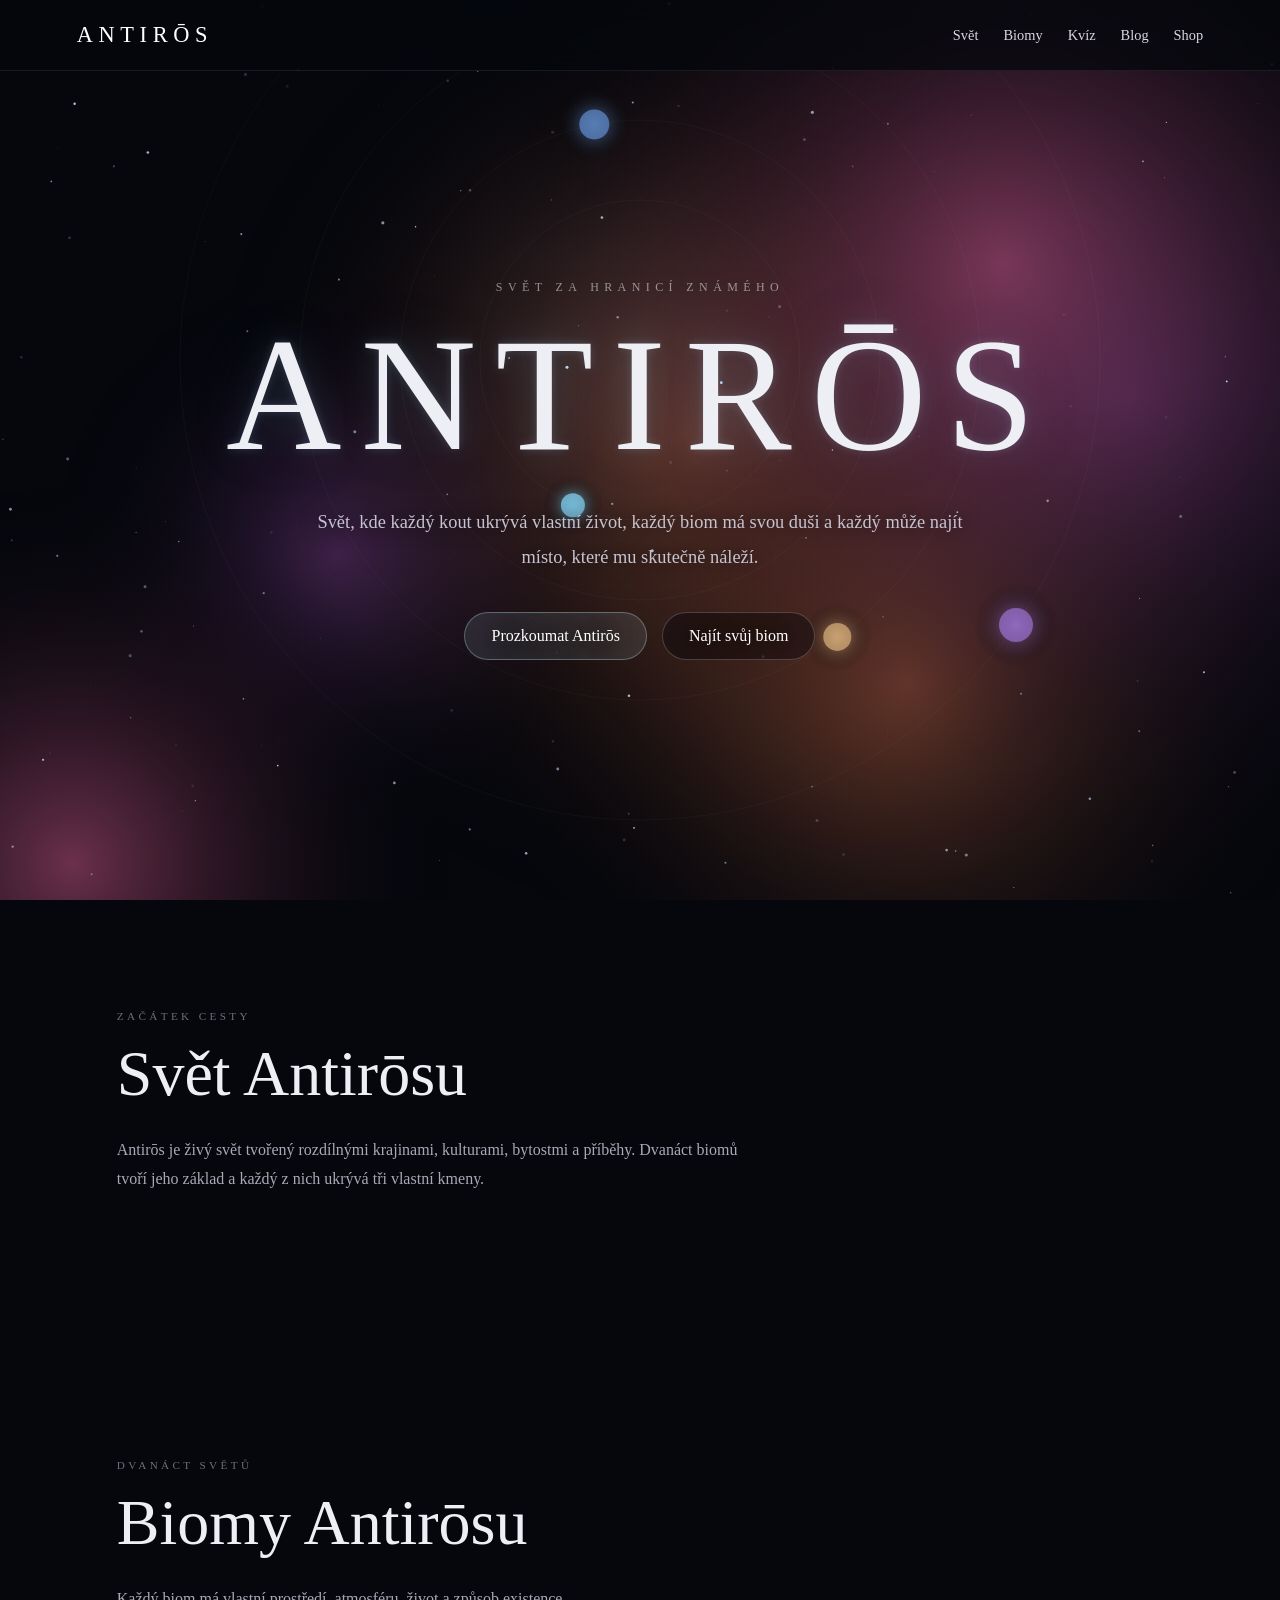
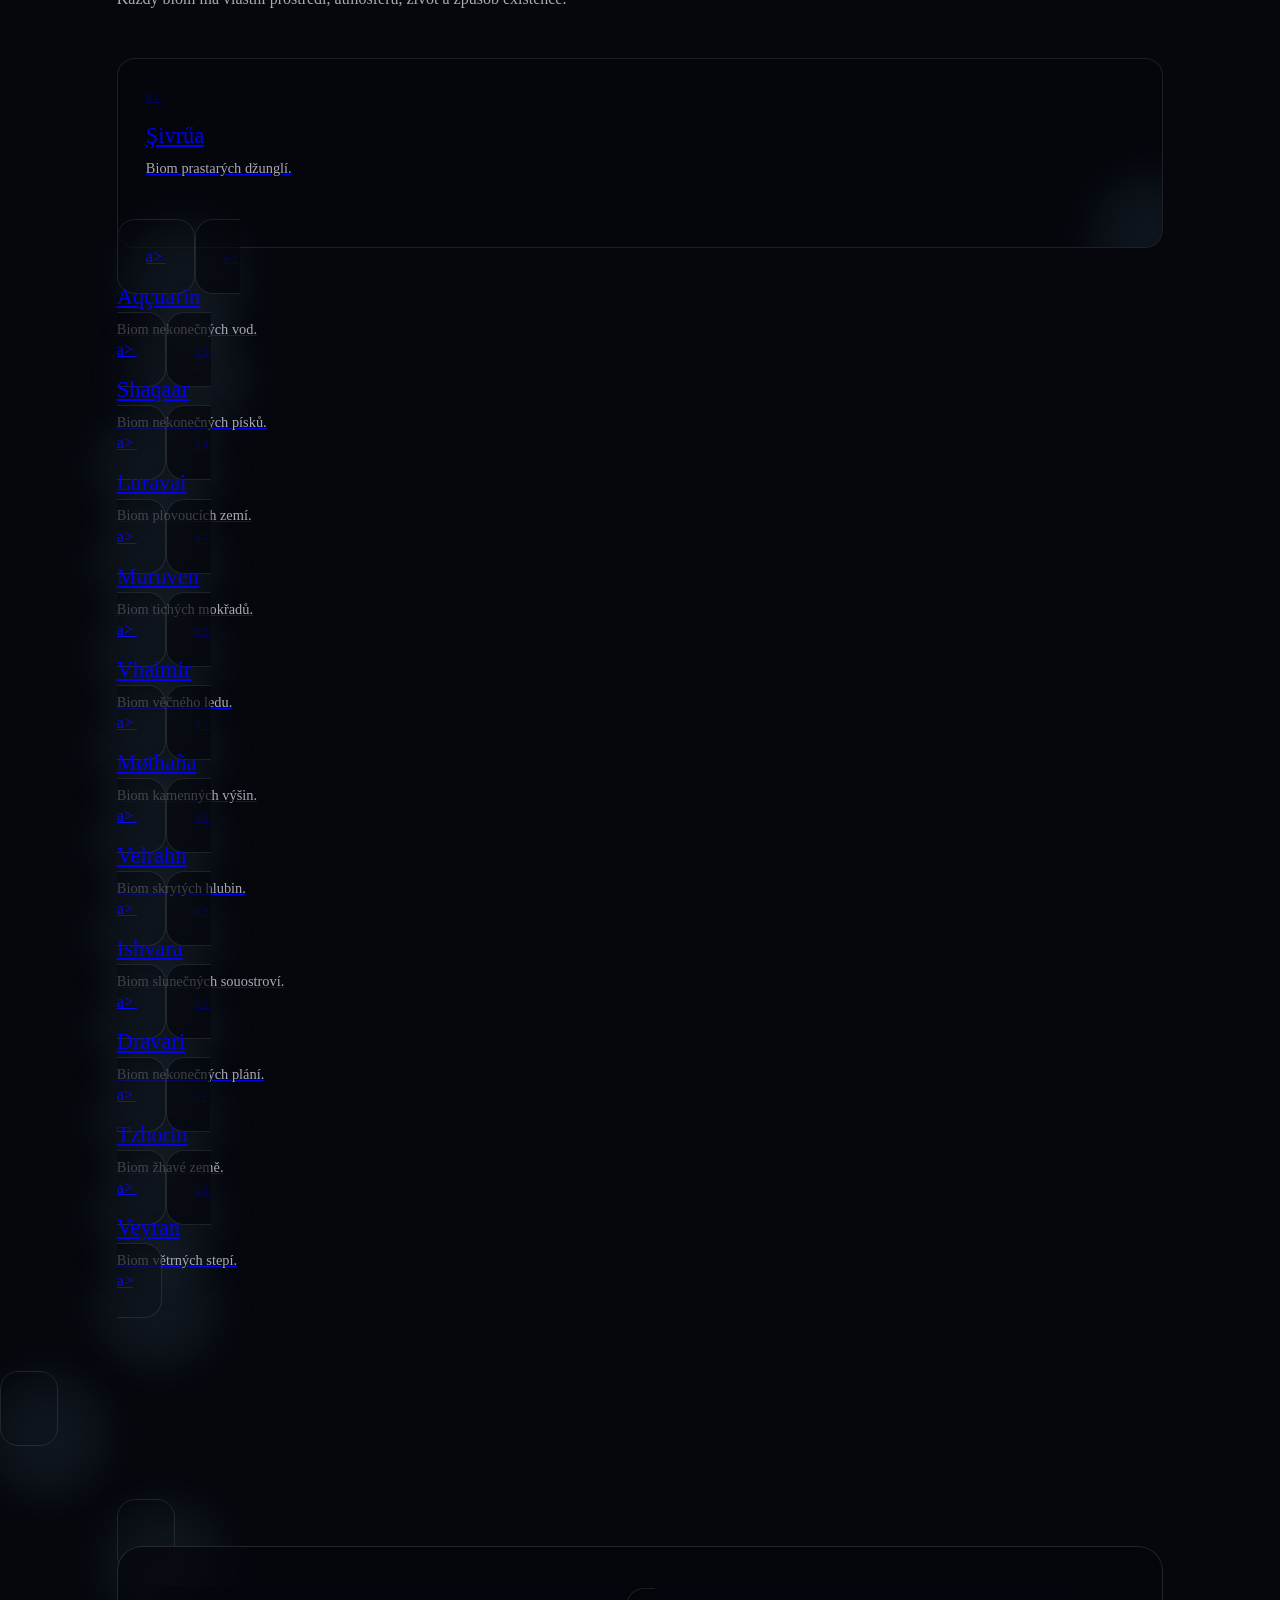
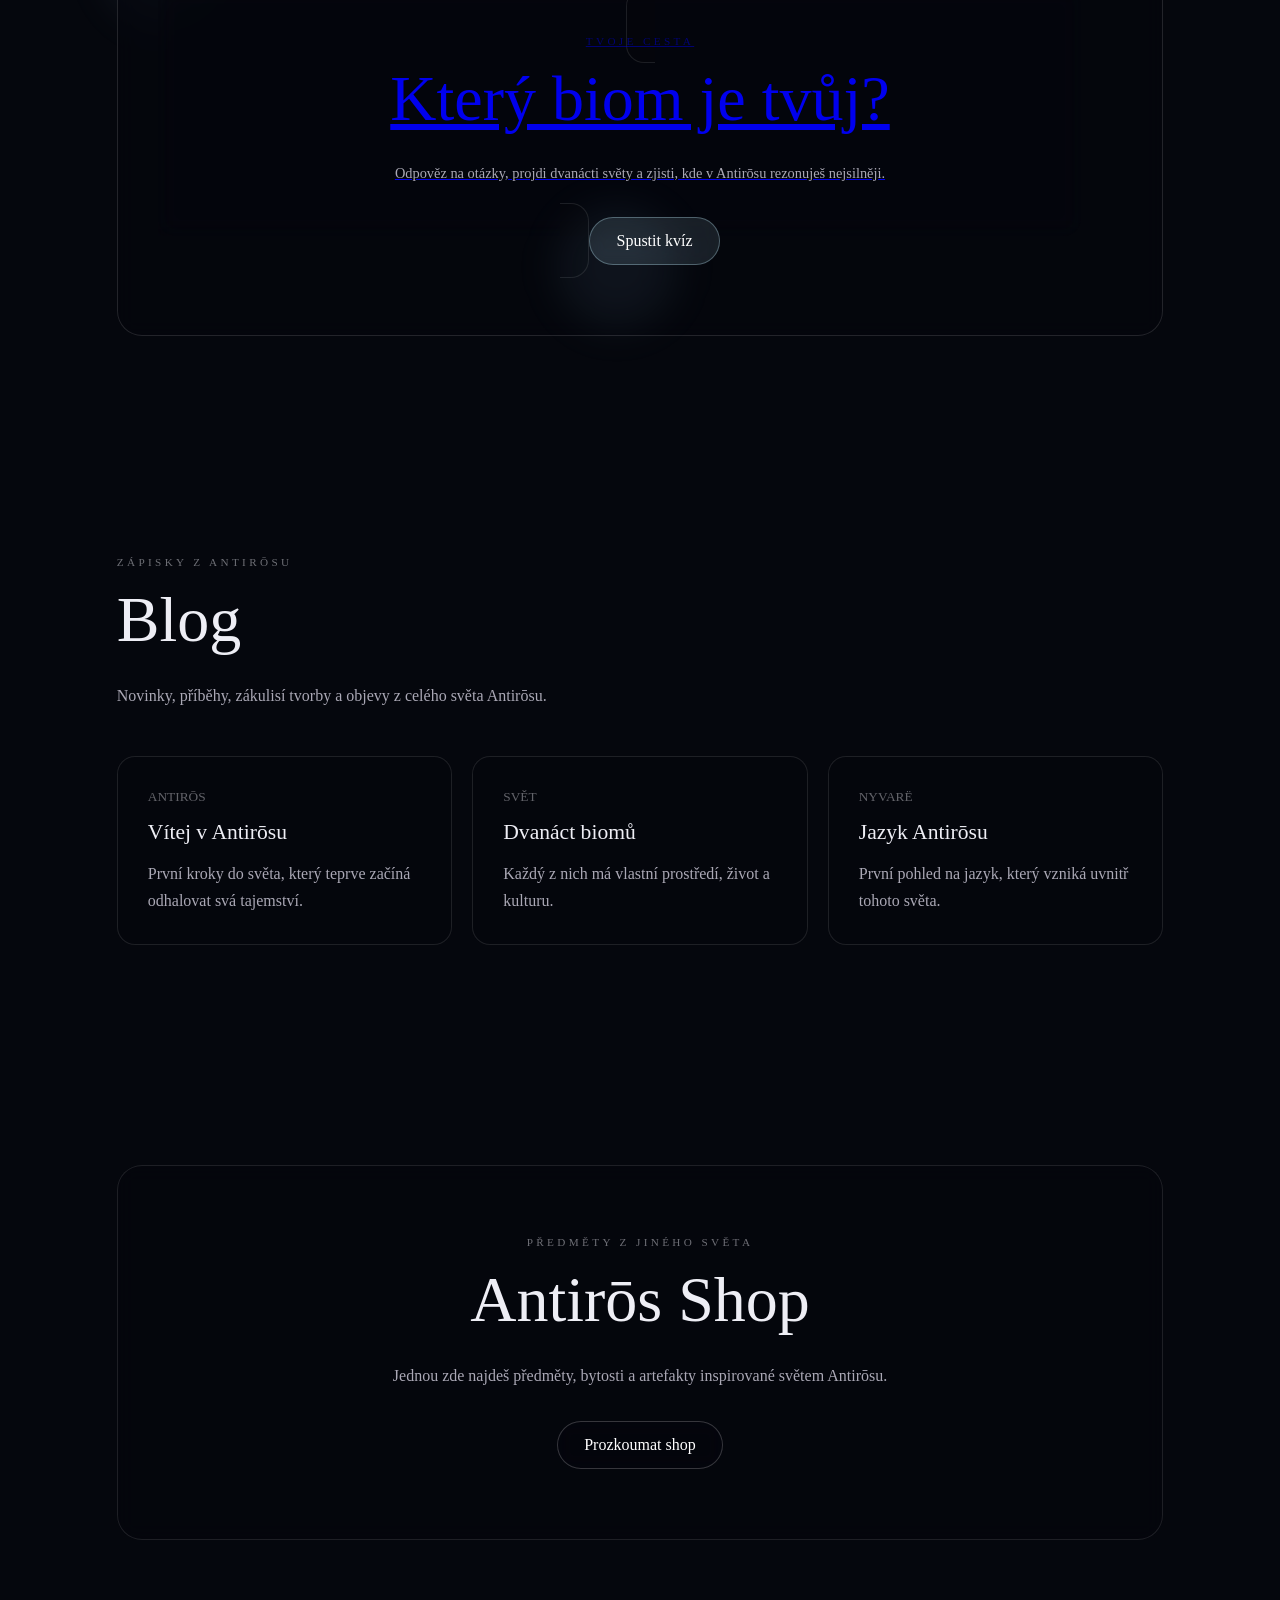
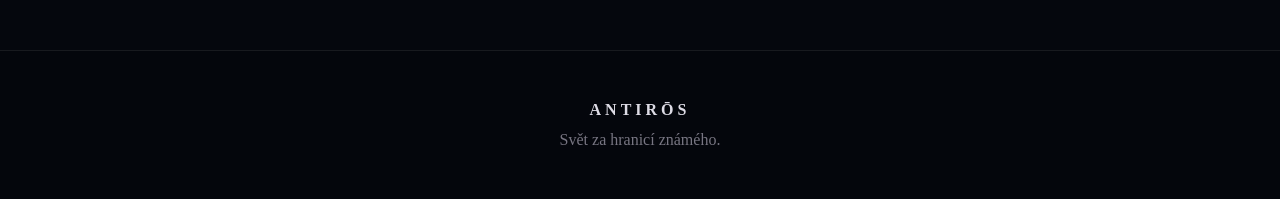
==== index.html @ c44466dc "Update index.html" ====
<!DOCTYPE html>
<html lang="cs">
<head>
    
    <meta charset="UTF-8">
    <meta name="viewport" content="width=device-width, initial-scale=1.0">
    <title>Antirōs — Svět za hranicí známého</title>
    <meta name="description" content="Antirōs — svět dvanácti biomů, třiceti šesti kmenů, bytostí a příběhů.">
    <style>
        * {
            margin: 0;
            padding: 0;
            box-sizing: border-box;
        }

        html {
            scroll-behavior: smooth;
        }

        body {
            background: #05070d;
            color: #eeeef5;
            font-family: Georgia, "Times New Roman", serif;
            overflow-x: hidden;
            position: relative;
        }

        /* Vesmírné plátno na pozadí */
        #space-canvas {
            position: fixed;
            top: 0;
            left: 0;
            width: 100vw;
            height: 100vh;
            pointer-events: none;
            z-index: -1;
        }

        /* Navigace */
        nav {
            position: fixed;
            top: 0;
            left: 0;
            width: 100%;
            padding: 22px 6%;
            display: flex;
            justify-content: space-between;
            align-items: center;
            background: rgba(5,7,13,0.75);
            backdrop-filter: blur(14px);
            border-bottom: 1px solid rgba(255,255,255,0.08);
            z-index: 1000;
        }

        .nav-logo {
            color: #ffffff;
            text-decoration: none;
            font-size: 1.4rem;
            letter-spacing: 0.25em;
        }

        .nav-links {
            display: flex;
            gap: 25px;
            list-style: none;
        }

        .nav-links a {
            color: #d9d7e3;
            text-decoration: none;
            font-size: 0.9rem;
            transition: 0.3s;
        }

        .nav-links a:hover {
            color: #ffffff;
            text-shadow: 0 0 15px rgba(180,220,255,0.5);
        }

        /* Hero sekce */
        .hero {
            min-height: 100vh;
            display: flex;
            justify-content: center;
            align-items: center;
            text-align: center;
            padding: 120px 25px 80px;
            position: relative;
        }

        .hero-content {
            max-width: 900px;
            text-shadow: 0 0 20px rgba(5,7,13,0.9);
        }

        .eyebrow {
            text-transform: uppercase;
            letter-spacing: 0.45em;
            font-size: 0.75rem;
            opacity: 0.55;
            margin-bottom: 28px;
        }

        .hero h1 {
            font-size: clamp(4rem, 14vw, 10rem);
            font-weight: normal;
            letter-spacing: 0.12em;
            line-height: 0.9;
            text-shadow:
                0 0 10px rgba(180,220,255,0.18),
                0 0 35px rgba(130,190,210,0.18),
                0 0 80px rgba(100,150,210,0.12);
        }

        .hero-description {
            max-width: 650px;
            margin: 38px auto;
            font-size: 1.15rem;
            line-height: 1.9;
            color: #c5c3cf;
        }

        .hero-buttons {
            display: flex;
            justify-content: center;
            gap: 15px;
            flex-wrap: wrap;
        }

        .button {
            display: inline-block;
            padding: 14px 26px;
            border: 1px solid rgba(255,255,255,0.2);
            border-radius: 50px;
            color: #ffffff;
            text-decoration: none;
            transition: 0.3s;
            backdrop-filter: blur(8px);
            background: rgba(5,7,13,0.4);
        }

        .button:hover {
            background: rgba(255,255,255,0.08);
            border-color: rgba(180,220,255,0.4);
            transform: translateY(-3px);
            box-shadow: 0 8px 30px rgba(0,0,0,0.3);
        }

        .button.primary {
            background: rgba(180,220,235,0.12);
            border-color: rgba(180,220,235,0.35);
        }

        /* Sekce */
        section {
            max-width: 1200px;
            margin: auto;
            padding: 110px 6%;
            position: relative;
            z-index: 2;
        }

        .section-label {
            text-transform: uppercase;
            letter-spacing: 0.3em;
            font-size: 0.7rem;
            opacity: 0.45;
            margin-bottom: 15px;
        }

        h2 {
            font-size: clamp(2.3rem, 5vw, 4rem);
            font-weight: normal;
            margin-bottom: 25px;
        }

        .section-intro {
            max-width: 650px;
            color: #aaa8b5;
            line-height: 1.8;
            margin-bottom: 45px;
        }

        /* Biomy */
        .biomes {
            display: grid;
            grid-template-columns: repeat(auto-fit, minmax(230px, 1fr));
            gap: 18px;
        }

        .biome {
            min-height: 190px;
            padding: 28px;
            border: 1px solid rgba(255,255,255,0.1);
            border-radius: 18px;
            background: rgba(5,7,13,0.65);
            backdrop-filter: blur(10px);
            transition: 0.35s;
            position: relative;
            overflow: hidden;
        }

        .biome::before {
            content: "";
            position: absolute;
            width: 120px;
            height: 120px;
            right: -50px;
            bottom: -50px;
            border-radius: 50%;
            background: rgba(140,190,210,0.08);
            filter: blur(20px);
            transition: 0.4s;
        }

        .biome:hover {
            transform: translateY(-7px);
            border-color: rgba(180,220,255,0.3);
            background: rgba(15,20,35,0.8);
            box-shadow: 0 15px 40px rgba(0,0,0,0.4), 0 0 25px rgba(130,190,210,0.05);
        }

        .biome-number {
            font-size: 0.7rem;
            letter-spacing: 0.2em;
            opacity: 0.35;
        }

        .biome h3 {
            margin: 18px 0 8px;
            font-size: 1.4rem;
            font-weight: normal;
        }

        .biome p {
            color: #aaa8b5;
            font-size: 0.9rem;
            line-height: 1.6;
        }

        /* Kvíz box */
        .quiz-box {
            padding: 70px 40px;
            border: 1px solid rgba(255,255,255,0.12);
            border-radius: 25px;
            background: rgba(5,7,13,0.7);
            backdrop-filter: blur(10px);
            text-align: center;
        }

        .quiz-box p {
            max-width: 600px;
            margin: 0 auto 30px;
            color: #aaa8b5;
            line-height: 1.8;
        }

        /* Blog */
        .blog-grid {
            display: grid;
            grid-template-columns: repeat(auto-fit, minmax(260px, 1fr));
            gap: 20px;
        }

        .article {
            padding: 30px;
            border: 1px solid rgba(255,255,255,0.1);
            border-radius: 18px;
            background: rgba(5,7,13,0.65);
            backdrop-filter: blur(10px);
            transition: 0.3s;
        }

        .article:hover {
            transform: translateY(-5px);
            border-color: rgba(255,255,255,0.22);
        }

        .article small {
            opacity: 0.4;
        }

        .article h3 {
            margin: 15px 0;
            font-size: 1.35rem;
            font-weight: normal;
        }

        .article p {
            color: #aaa8b5;
            line-height: 1.7;
        }

        /* Shop */
        .shop-box {
            text-align: center;
            padding: 70px 30px;
            border-radius: 25px;
            border: 1px solid rgba(255,255,255,0.1);
            background: rgba(5,7,13,0.7);
            backdrop-filter: blur(10px);
        }

        /* Footer */
        footer {
            border-top: 1px solid rgba(255,255,255,0.08);
            padding: 50px 6%;
            text-align: center;
            color: #777582;
            position: relative;
            z-index: 2;
            background: rgba(5,7,13,0.9);
        }

        footer strong {
            display: block;
            color: #dddbe5;
            letter-spacing: 0.25em;
            margin-bottom: 12px;
        }

        @media (max-width: 700px) {
            nav { padding: 18px 20px; }
            .nav-links { display: none; }
            section { padding: 80px 20px; }
            .hero h1 { font-size: 4rem; }
            .hero-description { font-size: 1rem; }
            .quiz-box { padding: 45px 20px; }
        }
    </style>
</head>

<body>

<canvas id="space-canvas"></canvas>

<!-- Navigace -->
<nav>
    <a href="#" class="nav-logo">ANTIRŌS</a>
    <ul class="nav-links">
        <li><a href="svet.html">Svět</a></li>
        <li><a href="biomy.html">Biomy</a></li>
        <li><a href="kviz.html">Kvíz</a></li>
        <li><a href="blog.html">Blog</a></li>
        <li><a href="shop.html">Shop</a></li>
    </ul>
</nav>

<!-- Hero -->
<header class="hero">
    <div class="hero-content">
        <div class="eyebrow">Svět za hranicí známého</div>
        <h1>ANTIRŌS</h1>
        <p class="hero-description">
            Svět, kde každý kout ukrývá vlastní život,
            každý biom má svou duši a každý může najít
            místo, které mu skutečně náleží.
        </p>
        <div class="hero-buttons">
            <a href="#svet" class="button primary">Prozkoumat Antirōs</a>
            <a href="#kviz" class="button">Najít svůj biom</a>
        </div>
    </div>
</header>

<!-- Svět -->
<section id="svet">
    <div class="section-label">Začátek cesty</div>
    <h2>Svět Antirōsu</h2>
    <p class="section-intro">
        Antirōs je živý svět tvořený rozdílnými krajinami,
        kulturami, bytostmi a příběhy.
        Dvanáct biomů tvoří jeho základ
        a každý z nich ukrývá tři vlastní kmeny.
    </p>
</section>

<!-- Biomy -->
<section id="biomy">
    <div class="section-label">Dvanáct světů</div>
    <h2>Biomy Antirōsu</h2>
    <p class="section-intro">Každý biom má vlastní prostředí, atmosféru, život a způsob existence.</p>

    <div class="biomes">
        <a href="sivrua.html"<div class="biome"><span class="biome-number">01</span><h3>Şivrűa</h3><p>Biom prastarých džunglí.</p></div>a>
        <a href="aqcuarin.html"<div class="biome"><span class="biome-number">02</span><h3>Aqçuarïn</h3><p>Biom nekonečných vod.</p></div>a>
        <a href="shaqaar.html"<div class="biome"><span class="biome-number">03</span><h3>Shaqaar</h3><p>Biom nekonečných písků.</p></div>a>
        <a href="luravai.html"<div class="biome"><span class="biome-number">04</span><h3>Luravai</h3><p>Biom plovoucích zemí.</p></div>a>
        <a href="muruven.html"<div class="biome"><span class="biome-number">05</span><h3>Muruven</h3><p>Biom tichých mokřadů.</p></div>a>
        <a href=vhalmir.html"<div class="biome"><span class="biome-number">06</span><h3>Vhalmir</h3><p>Biom věčného ledu.</p></div>a>
        <a href=mothana.html"<div class="biome"><span class="biome-number">07</span><h3>Møthaña</h3><p>Biom kamenných výšin.</p></div>a>
        <a href="velrahn.html"<div class="biome"><span class="biome-number">08</span><h3>Velrahn</h3><p>Biom skrytých hlubin.</p></div>a>
        <a href="ishvara.html"<div class="biome"><span class="biome-number">09</span><h3>Ishvara</h3><p>Biom slunečných souostroví.</p></div>a>
        <a href="dravari.html"<div class="biome"><span class="biome-number">10</span><h3>Dravari</h3><p>Biom nekonečných plání.</p></div>a>
        <a href="tzhorin.html"<div class="biome"><span class="biome-number">11</span><h3>Tzhorin</h3><p>Biom žhavé země.</p></div>a>
        <a href="veyran.html"<div class="biome"><span class="biome-number">12</span><h3>Veyran</h3><p>Biom větrných stepí.</p></div>a>
    </div>
</section>

<!-- Kvíz -->
<section id="kviz">
    <div class="quiz-box">
        <div class="section-label">Tvoje cesta</div>
        <h2>Který biom je tvůj?</h2>
        <p>Odpověz na otázky, projdi dvanácti světy a zjisti, kde v Antirōsu rezonuješ nejsilněji.</p>
        <a href="#" class="button primary">Spustit kvíz</a>
    </div>
</section>

<!-- Blog -->
<section id="blog">
    <div class="section-label">Zápisky z Antirōsu</div>
    <h2>Blog</h2>
    <p class="section-intro">Novinky, příběhy, zákulisí tvorby a objevy z celého světa Antirōsu.</p>

    <div class="blog-grid">
        <article class="article"><small>ANTIRŌS</small><h3>Vítej v Antirōsu</h3><p>První kroky do světa, který teprve začíná odhalovat svá tajemství.</p></article>
        <article class="article"><small>SVĚT</small><h3>Dvanáct biomů</h3><p>Každý z nich má vlastní prostředí, život a kulturu.</p></article>
        <article class="article"><small>NYVARË</small><h3>Jazyk Antirōsu</h3><p>První pohled na jazyk, který vzniká uvnitř tohoto světa.</p></article>
    </div>
</section>

<!-- Shop -->
<section id="shop">
    <div class="shop-box">
        <div class="section-label">Předměty z jiného světa</div>
        <h2>Antirōs Shop</h2>
        <p class="section-intro" style="margin: 0 auto 30px;">Jednou zde najdeš předměty, bytosti a artefakty inspirované světem Antirōsu.</p>
        <a href="#" class="button">Prozkoumat shop</a>
    </div>
</section>

<!-- Footer -->
<footer>
    <strong>ANTIRŌS</strong>
    <p>Svět za hranicí známého.</p>
</footer>

<!-- Vesmírný skript s galaxií, mlhovinami, planetami a meteory -->
<script>
    const canvas = document.getElementById('space-canvas');
    const ctx = canvas.getContext('2d');

    let width, height;
    let stars = [];
    let nebulae = [];
    let planets = [];
    let shootingStars = [];

    function resize() {
        width = canvas.width = window.innerWidth;
        height = canvas.height = window.innerHeight;
    }
    window.addEventListener('resize', resize);
    resize();

    // Třída pro mlhoviny pozadí
    class Nebula {
        constructor() {
            this.x = Math.random() * width;
            this.y = Math.random() * height;
            this.radius = Math.random() * 350 + 200;
            const colors = [
                'rgba(210, 90, 140, 0.50)',
                'rgba(140, 70, 160, 0.40)',
                'rgba(230, 120, 80, 0.45)',
                'rgba(90, 130, 190, 0.55)'
            ];
            this.color = colors[Math.floor(Math.random() * colors.length)];
            this.vx = (Math.random() - 0.5) * 0.04;
            this.vy = (Math.random() - 0.5) * 0.04;
        }

        update() {
            this.x += this.vx;
            this.y += this.vy;
            if (this.x < -this.radius) this.x = width + this.radius;
            if (this.x > width + this.radius) this.x = -this.radius;
            if (this.y < -this.radius) this.y = height + this.radius;
            if (this.y > height + this.radius) this.y = -this.radius;
        }

        draw() {
            const gradient = ctx.createRadialGradient(this.x, this.y, 0, this.x, this.y, this.radius);
            gradient.addColorStop(0, this.color);
            gradient.addColorStop(1, 'transparent');
            ctx.fillStyle = gradient;
            ctx.beginPath();
            ctx.arc(this.x, this.y, this.radius, 0, Math.PI * 2);
            ctx.fill();
        }
    }

    // Hvězdy
    class Star {
        constructor() {
            this.x = Math.random() * width;
            this.y = Math.random() * height;
            this.size = Math.random() * 1.6;
            this.pulseSpeed = Math.random() * 0.02 + 0.005;
            this.pulsePhase = Math.random() * Math.PI * 2;
            this.baseAlpha = Math.random() * 0.5 + 0.2;
        }

        update() {
            this.pulsePhase += this.pulseSpeed;
            this.alpha = this.baseAlpha + Math.sin(this.pulsePhase) * 0.3;
            if (this.alpha < 0.1) this.alpha = 0.1;
            if (this.alpha > 1) this.alpha = 1;
        }

        draw() {
            ctx.fillStyle = `rgba(200, 225, 255, ${this.alpha})`;
            ctx.beginPath();
            ctx.arc(this.x, this.y, this.size, 0, Math.PI * 2);
            ctx.fill();
        }
    }

    // Planety obíhající galaxii Antirōsu
    class Planet {
        constructor(orbitRadius, size, color, speed, name) {
            this.orbitRadius = orbitRadius;
            this.size = size;
            this.color = color;
            this.speed = speed;
            this.angle = Math.random() * Math.PI * 2;
            this.name = name;
        }

        update() {
            this.angle += this.speed;
        }

        draw(centerX, centerY) {
            const x = centerX + Math.cos(this.angle) * this.orbitRadius;
            const y = centerY + Math.sin(this.angle) * this.orbitRadius;

            // Kreslení oběžné dráhy
            ctx.strokeStyle = 'rgba(255, 255, 255, 0.03)';
            ctx.lineWidth = 1;
            ctx.beginPath();
            ctx.arc(centerX, centerY, this.orbitRadius, 0, Math.PI * 2);
            ctx.stroke();

            // Záře/atmosféra kolem planety
            const glow = ctx.createRadialGradient(x, y, 0, x, y, this.size * 2.5);
            glow.addColorStop(0, this.color);
            glow.addColorStop(1, 'transparent');
            ctx.fillStyle = glow;
            ctx.beginPath();
            ctx.arc(x, y, this.size * 2.5, 0, Math.PI * 2);
            ctx.fill();

            // Vlastní těleso planety
            ctx.fillStyle = this.color;
            ctx.beginPath();
            ctx.arc(x, y, this.size, 0, Math.PI * 2);
            ctx.fill();
        }
    }

    // Meteory
    class ShootingStar {
        constructor() {
            this.reset();
        }

        reset() {
            this.x = Math.random() * width;
            this.y = 0;
            this.len = Math.random() * 80 + 40;
            this.speed = Math.random() * 8 + 6;
            this.angle = Math.PI / 4;
            this.opacity = 1;
            this.active = false;
            this.delay = Math.floor(Math.random() * 300) + 100;
        }

        update() {
            if (this.delay > 0) {
                this.delay--;
                return;
            }
            this.active = true;
            this.x += Math.cos(this.angle) * this.speed;
            this.y += Math.sin(this.angle) * this.speed;
            this.opacity -= 0.015;

            if (this.opacity <= 0 || this.y > height || this.x > width) {
                this.reset();
            }
        }

        draw() {
            if (!this.active || this.delay > 0) return;
            ctx.strokeStyle = `rgba(180, 220, 255, ${this.opacity})`;
            ctx.lineWidth = 1.5;
            ctx.beginPath();
            ctx.moveTo(this.x, this.y);
            ctx.lineTo(this.x - Math.cos(this.angle) * this.len, this.y - Math.sin(this.angle) * this.len);
            ctx.stroke();
        }
    }

    function initSpace() {
        stars = [];
        nebulae = [];
        planets = [];
        shootingStars = [];

        for (let i = 0; i < 180; i++) stars.push(new Star());
        for (let i = 0; i < 6; i++) nebulae.push(new Nebula());
        for (let i = 0; i < 3; i++) shootingStars.push(new ShootingStar());

        // Planety obíhající galaxii Antirōsu
        planets.push(new Planet(160, 12, 'rgba(120, 190, 220, 0.85)', 0.003, 'Şivrűa Prime'));
        planets.push(new Planet(240, 15, 'rgba(90, 130, 190, 0.8)', 0.0022, 'Thalor Orbit'));
        planets.push(new Planet(340, 14, 'rgba(210, 170, 120, 0.75)', 0.0016, 'Shaqaar Minor'));
        planets.push(new Planet(460, 17, 'rgba(150, 110, 200, 0.75)', 0.001, 'Veyran Outer'));
    }

    function animate() {
        ctx.clearRect(0, 0, width, height);

        // Střed galaxie Antirōsu
        const galaxyCenterX = width / 2;
        const galaxyCenterY = height / 2.5;

        // Jádro galaxie
        const coreGradient = ctx.createRadialGradient(galaxyCenterX, galaxyCenterY, 0, galaxyCenterX, galaxyCenterY, 300);
        coreGradient.addColorStop(0, 'rgba(130, 190, 230, 0.12)');
        coreGradient.addColorStop(0.5, 'rgba(90, 120, 180, 0.05)');
        coreGradient.addColorStop(1, 'transparent');
        ctx.fillStyle = coreGradient;
        ctx.beginPath();
        ctx.arc(galaxyCenterX, galaxyCenterY, 300, 0, Math.PI * 2);
        ctx.fill();

// 1. Vykreslení mlhovin pozadí 
        nebulae.forEach(n => {
            n.update();
            n.draw();
        });
        
        // 2. Vykreslení hvězd
        stars.forEach(s => {
            s.update();
            s.draw();
        });

        // 3. Vykreslení obíhajících planet galaxie Antirōsu
        planets.forEach(p => {
            p.update();
            p.draw(galaxyCenterX, galaxyCenterY);
        });

        // 4. Vykreslení meteorů
        shootingStars.forEach(ss => {
            ss.update();
            ss.draw();
        });

        requestAnimationFrame(animate);
    }

    initSpace();
    animate();
</script>

</body>
</html>
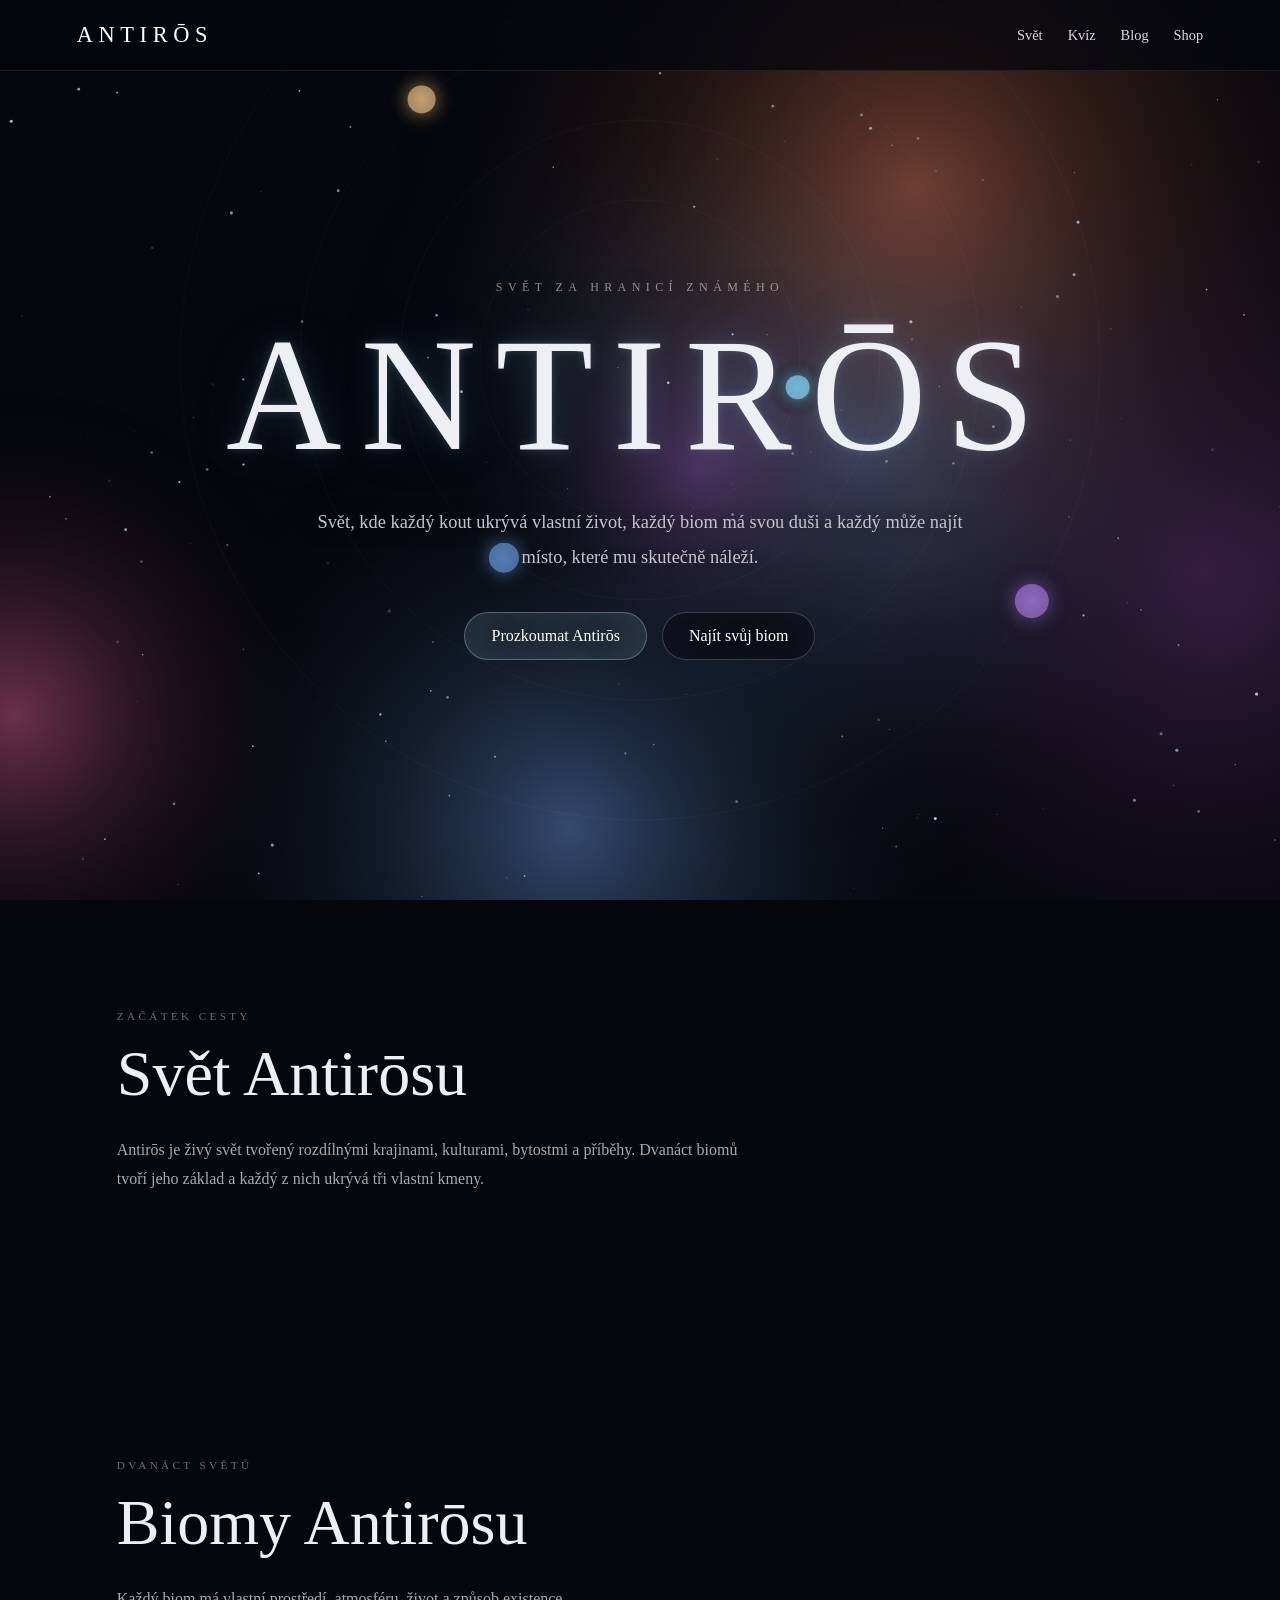
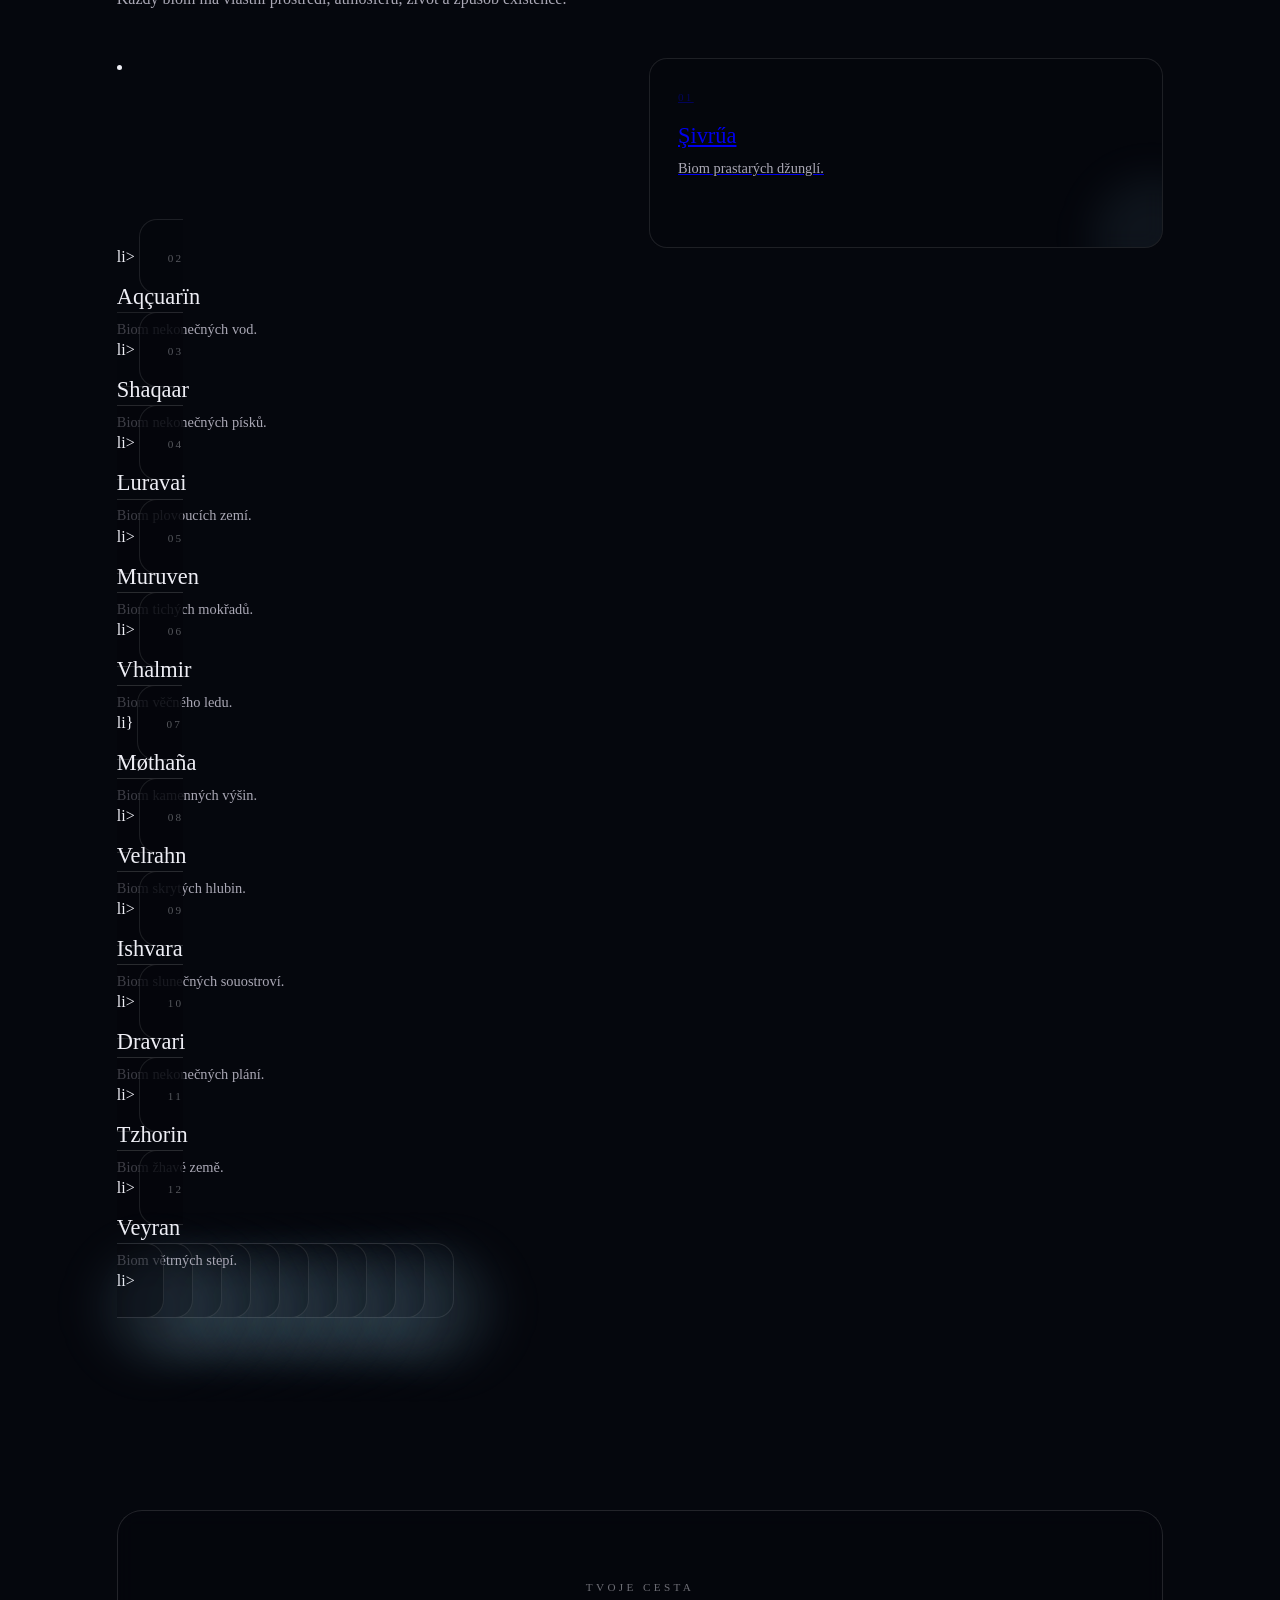
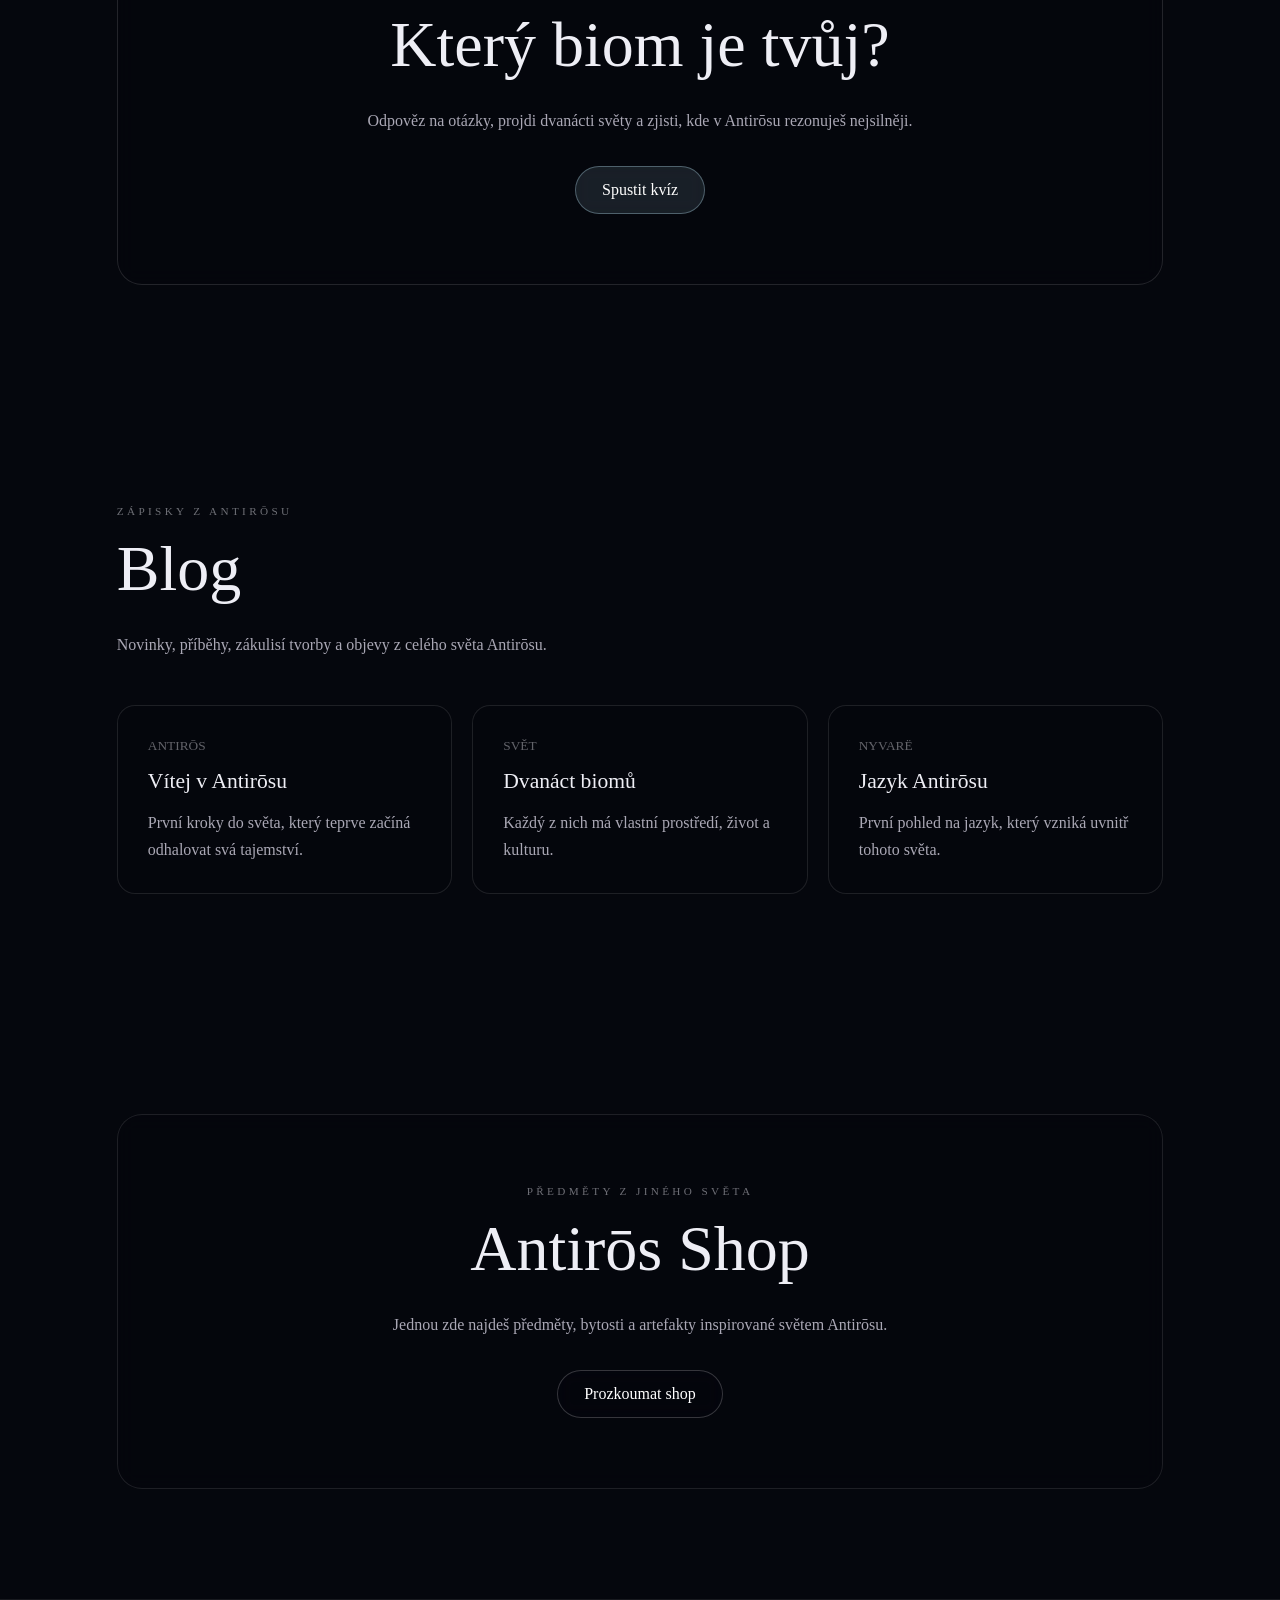
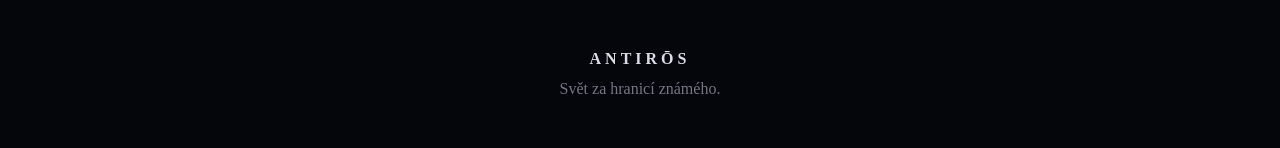
==== commit e0b43329: "Update index.html" ====
--- a/index.html
+++ b/index.html
@@ -339,7 +339,6 @@
     <a href="#" class="nav-logo">ANTIRŌS</a>
     <ul class="nav-links">
         <li><a href="svet.html">Svět</a></li>
-        <li><a href="biomy.html">Biomy</a></li>
         <li><a href="kviz.html">Kvíz</a></li>
         <li><a href="blog.html">Blog</a></li>
         <li><a href="shop.html">Shop</a></li>
@@ -382,18 +381,18 @@
     <p class="section-intro">Každý biom má vlastní prostředí, atmosféru, život a způsob existence.</p>
 
     <div class="biomes">
-        <a href="sivrua.html"<div class="biome"><span class="biome-number">01</span><h3>Şivrűa</h3><p>Biom prastarých džunglí.</p></div>a>
-        <a href="aqcuarin.html"<div class="biome"><span class="biome-number">02</span><h3>Aqçuarïn</h3><p>Biom nekonečných vod.</p></div>a>
-        <a href="shaqaar.html"<div class="biome"><span class="biome-number">03</span><h3>Shaqaar</h3><p>Biom nekonečných písků.</p></div>a>
-        <a href="luravai.html"<div class="biome"><span class="biome-number">04</span><h3>Luravai</h3><p>Biom plovoucích zemí.</p></div>a>
-        <a href="muruven.html"<div class="biome"><span class="biome-number">05</span><h3>Muruven</h3><p>Biom tichých mokřadů.</p></div>a>
-        <a href=vhalmir.html"<div class="biome"><span class="biome-number">06</span><h3>Vhalmir</h3><p>Biom věčného ledu.</p></div>a>
-        <a href=mothana.html"<div class="biome"><span class="biome-number">07</span><h3>Møthaña</h3><p>Biom kamenných výšin.</p></div>a>
-        <a href="velrahn.html"<div class="biome"><span class="biome-number">08</span><h3>Velrahn</h3><p>Biom skrytých hlubin.</p></div>a>
-        <a href="ishvara.html"<div class="biome"><span class="biome-number">09</span><h3>Ishvara</h3><p>Biom slunečných souostroví.</p></div>a>
-        <a href="dravari.html"<div class="biome"><span class="biome-number">10</span><h3>Dravari</h3><p>Biom nekonečných plání.</p></div>a>
-        <a href="tzhorin.html"<div class="biome"><span class="biome-number">11</span><h3>Tzhorin</h3><p>Biom žhavé země.</p></div>a>
-        <a href="veyran.html"<div class="biome"><span class="biome-number">12</span><h3>Veyran</h3><p>Biom větrných stepí.</p></div>a>
+        <li></li><a href="sivrua.html"<div class="biome"><span class="biome-number">01</span><h3>Şivrűa</h3><p>Biom prastarých džunglí.</p></div></a>li>
+        <li<a href="aqcuarin.html"<div class="biome"><span class="biome-number">02</span><h3>Aqçuarïn</h3><p>Biom nekonečných vod.</p></div></a>li>
+        <li<a href="shaqaar.html"<div class="biome"><span class="biome-number">03</span><h3>Shaqaar</h3><p>Biom nekonečných písků.</p></div></a>li>
+        <li<a href="luravai.html"<div class="biome"><span class="biome-number">04</span><h3>Luravai</h3><p>Biom plovoucích zemí.</p></div></a>li>
+        <li<a href="muruven.html"<div class="biome"><span class="biome-number">05</span><h3>Muruven</h3><p>Biom tichých mokřadů.</p></div></a>li>
+        <li<a href=vhalmir.html"<div class="biome"><span class="biome-number">06</span><h3>Vhalmir</h3><p>Biom věčného ledu.</p></div></a>li}
+        <li<a href=mothana.html"<div class="biome"><span class="biome-number">07</span><h3>Møthaña</h3><p>Biom kamenných výšin.</p></div></a>li>
+        <li<a href="velrahn.html"<div class="biome"><span class="biome-number">08</span><h3>Velrahn</h3><p>Biom skrytých hlubin.</p></div></a>li>
+        <li<a href="ishvara.html"<div class="biome"><span class="biome-number">09</span><h3>Ishvara</h3><p>Biom slunečných souostroví.</p></div></a>li>
+        <li<a href="dravari.html"<div class="biome"><span class="biome-number">10</span><h3>Dravari</h3><p>Biom nekonečných plání.</p></div></a>li>
+        <li<a href="tzhorin.html"<div class="biome"><span class="biome-number">11</span><h3>Tzhorin</h3><p>Biom žhavé země.</p></div></a>li>
+        <li<a href="veyran.html"<div class="biome"><span class="biome-number">12</span><h3>Veyran</h3><p>Biom větrných stepí.</p></div></a>li>
     </div>
 </section>
 
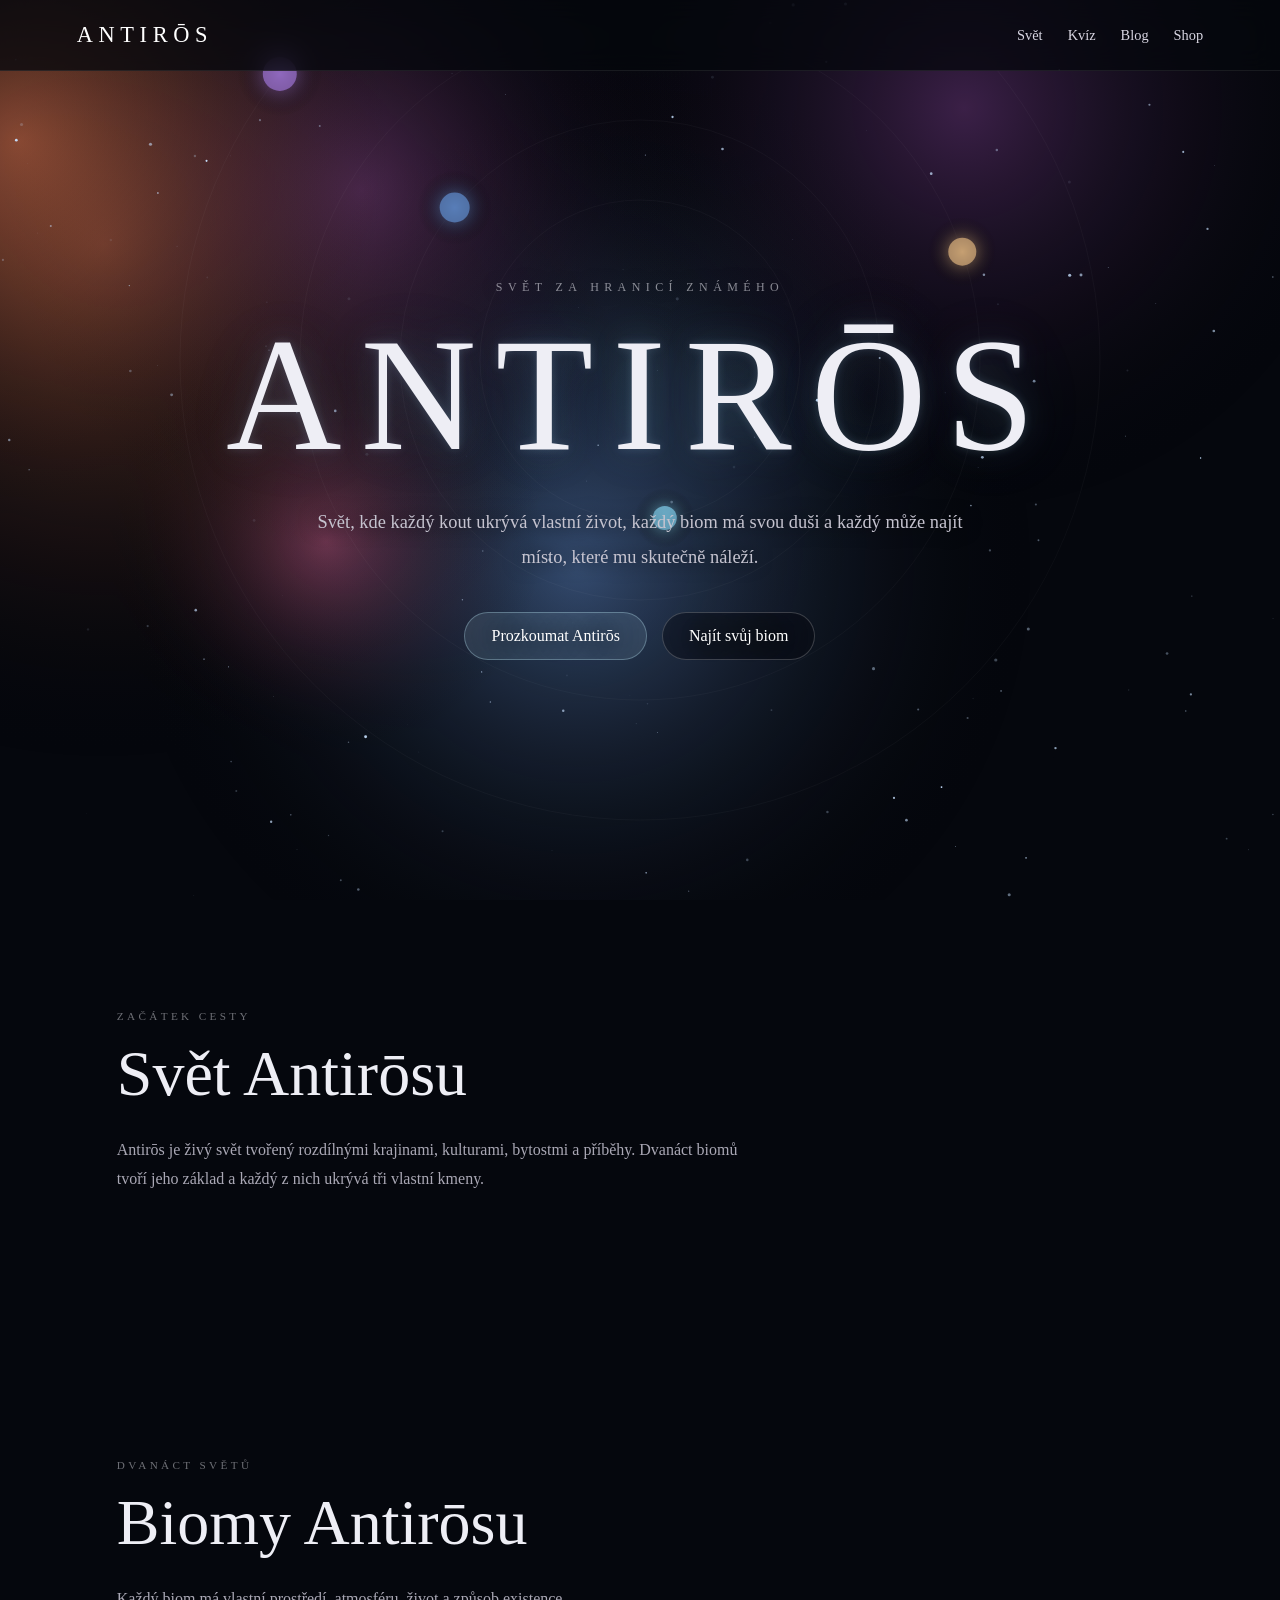
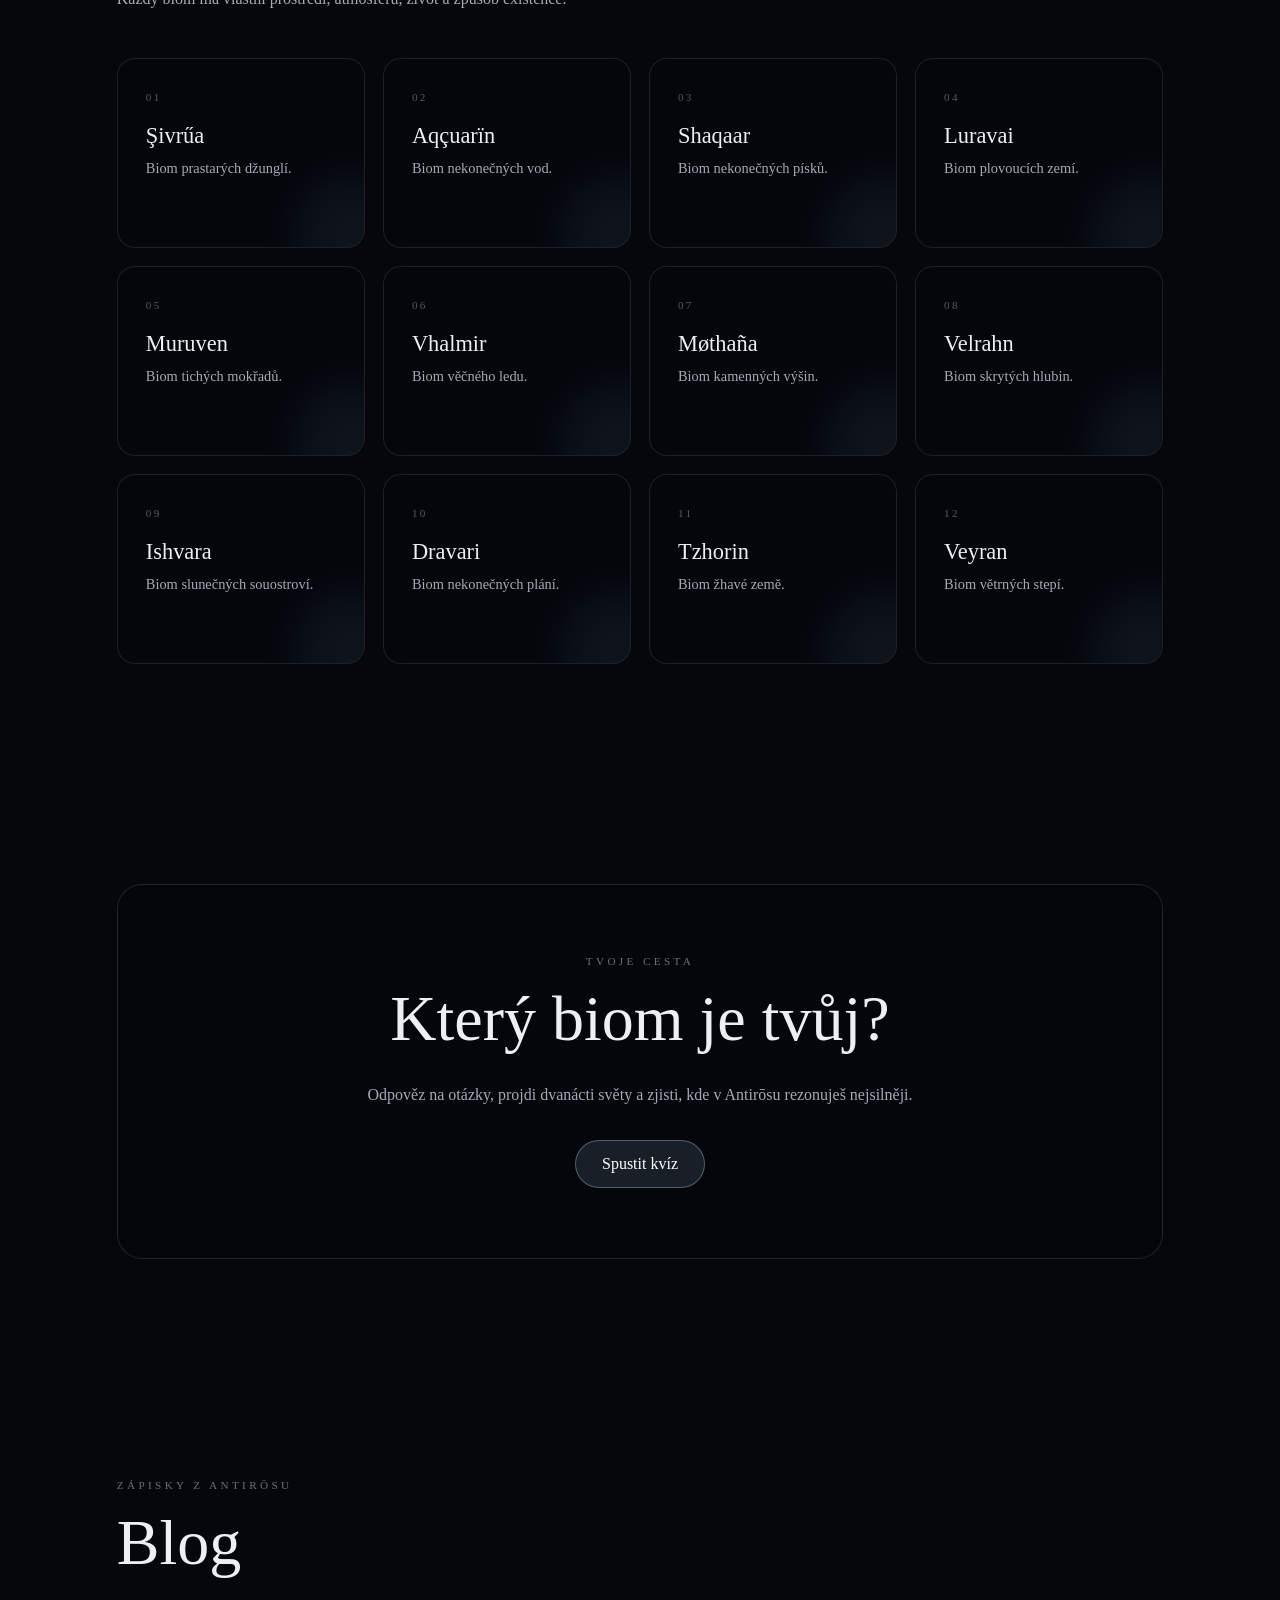
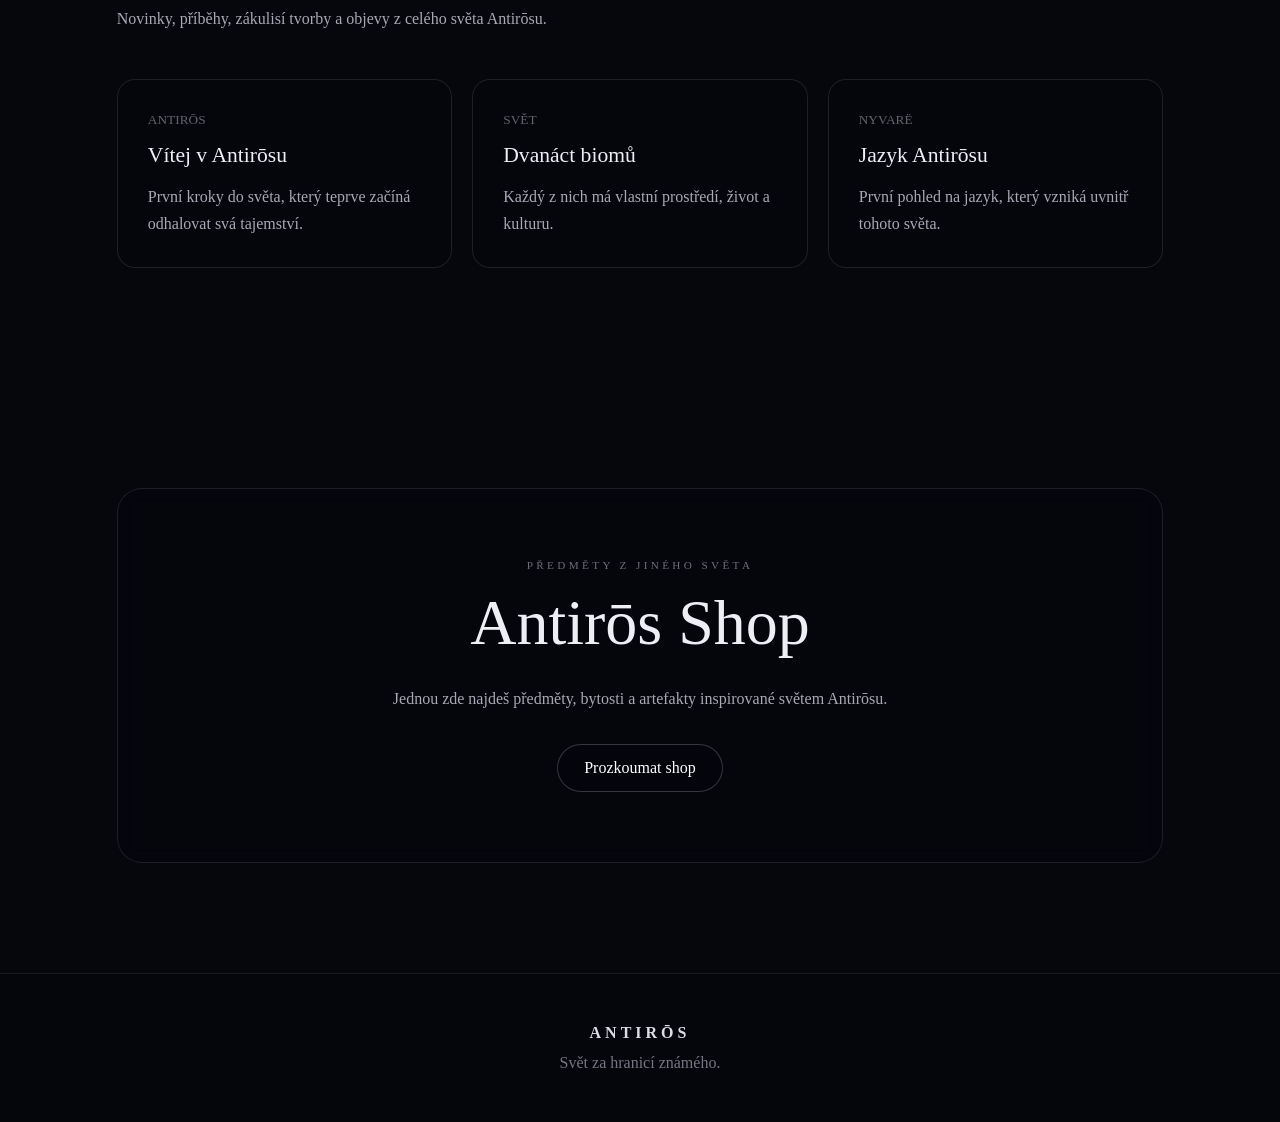
==== commit 58d58396: "Update index.html" ====
--- a/index.html
+++ b/index.html
@@ -381,18 +381,18 @@
     <p class="section-intro">Každý biom má vlastní prostředí, atmosféru, život a způsob existence.</p>
 
     <div class="biomes">
-        <li></li><a href="sivrua.html"<div class="biome"><span class="biome-number">01</span><h3>Şivrűa</h3><p>Biom prastarých džunglí.</p></div></a>li>
-        <li<a href="aqcuarin.html"<div class="biome"><span class="biome-number">02</span><h3>Aqçuarïn</h3><p>Biom nekonečných vod.</p></div></a>li>
-        <li<a href="shaqaar.html"<div class="biome"><span class="biome-number">03</span><h3>Shaqaar</h3><p>Biom nekonečných písků.</p></div></a>li>
-        <li<a href="luravai.html"<div class="biome"><span class="biome-number">04</span><h3>Luravai</h3><p>Biom plovoucích zemí.</p></div></a>li>
-        <li<a href="muruven.html"<div class="biome"><span class="biome-number">05</span><h3>Muruven</h3><p>Biom tichých mokřadů.</p></div></a>li>
-        <li<a href=vhalmir.html"<div class="biome"><span class="biome-number">06</span><h3>Vhalmir</h3><p>Biom věčného ledu.</p></div></a>li}
-        <li<a href=mothana.html"<div class="biome"><span class="biome-number">07</span><h3>Møthaña</h3><p>Biom kamenných výšin.</p></div></a>li>
-        <li<a href="velrahn.html"<div class="biome"><span class="biome-number">08</span><h3>Velrahn</h3><p>Biom skrytých hlubin.</p></div></a>li>
-        <li<a href="ishvara.html"<div class="biome"><span class="biome-number">09</span><h3>Ishvara</h3><p>Biom slunečných souostroví.</p></div></a>li>
-        <li<a href="dravari.html"<div class="biome"><span class="biome-number">10</span><h3>Dravari</h3><p>Biom nekonečných plání.</p></div></a>li>
-        <li<a href="tzhorin.html"<div class="biome"><span class="biome-number">11</span><h3>Tzhorin</h3><p>Biom žhavé země.</p></div></a>li>
-        <li<a href="veyran.html"<div class="biome"><span class="biome-number">12</span><h3>Veyran</h3><p>Biom větrných stepí.</p></div></a>li>
+        <div class="biome"><span class="biome-number">01</span><h3>Şivrűa</h3><p>Biom prastarých džunglí.</p></div>
+        <div class="biome"><span class="biome-number">02</span><h3>Aqçuarïn</h3><p>Biom nekonečných vod.</p></div>
+        <div class="biome"><span class="biome-number">03</span><h3>Shaqaar</h3><p>Biom nekonečných písků.</p></div>
+        <div class="biome"><span class="biome-number">04</span><h3>Luravai</h3><p>Biom plovoucích zemí.</p></div>
+        <div class="biome"><span class="biome-number">05</span><h3>Muruven</h3><p>Biom tichých mokřadů.</p></div>
+        <div class="biome"><span class="biome-number">06</span><h3>Vhalmir</h3><p>Biom věčného ledu.</p></div>
+        <div class="biome"><span class="biome-number">07</span><h3>Møthaña</h3><p>Biom kamenných výšin.</p></div>
+        <div class="biome"><span class="biome-number">08</span><h3>Velrahn</h3><p>Biom skrytých hlubin.</p></div>
+        <div class="biome"><span class="biome-number">09</span><h3>Ishvara</h3><p>Biom slunečných souostroví.</p></div>
+        <div class="biome"><span class="biome-number">10</span><h3>Dravari</h3><p>Biom nekonečných plání.</p></div>
+        <div class="biome"><span class="biome-number">11</span><h3>Tzhorin</h3><p>Biom žhavé země.</p></div>
+        <div class="biome"><span class="biome-number">12</span><h3>Veyran</h3><p>Biom větrných stepí.</p></div>
     </div>
 </section>
 
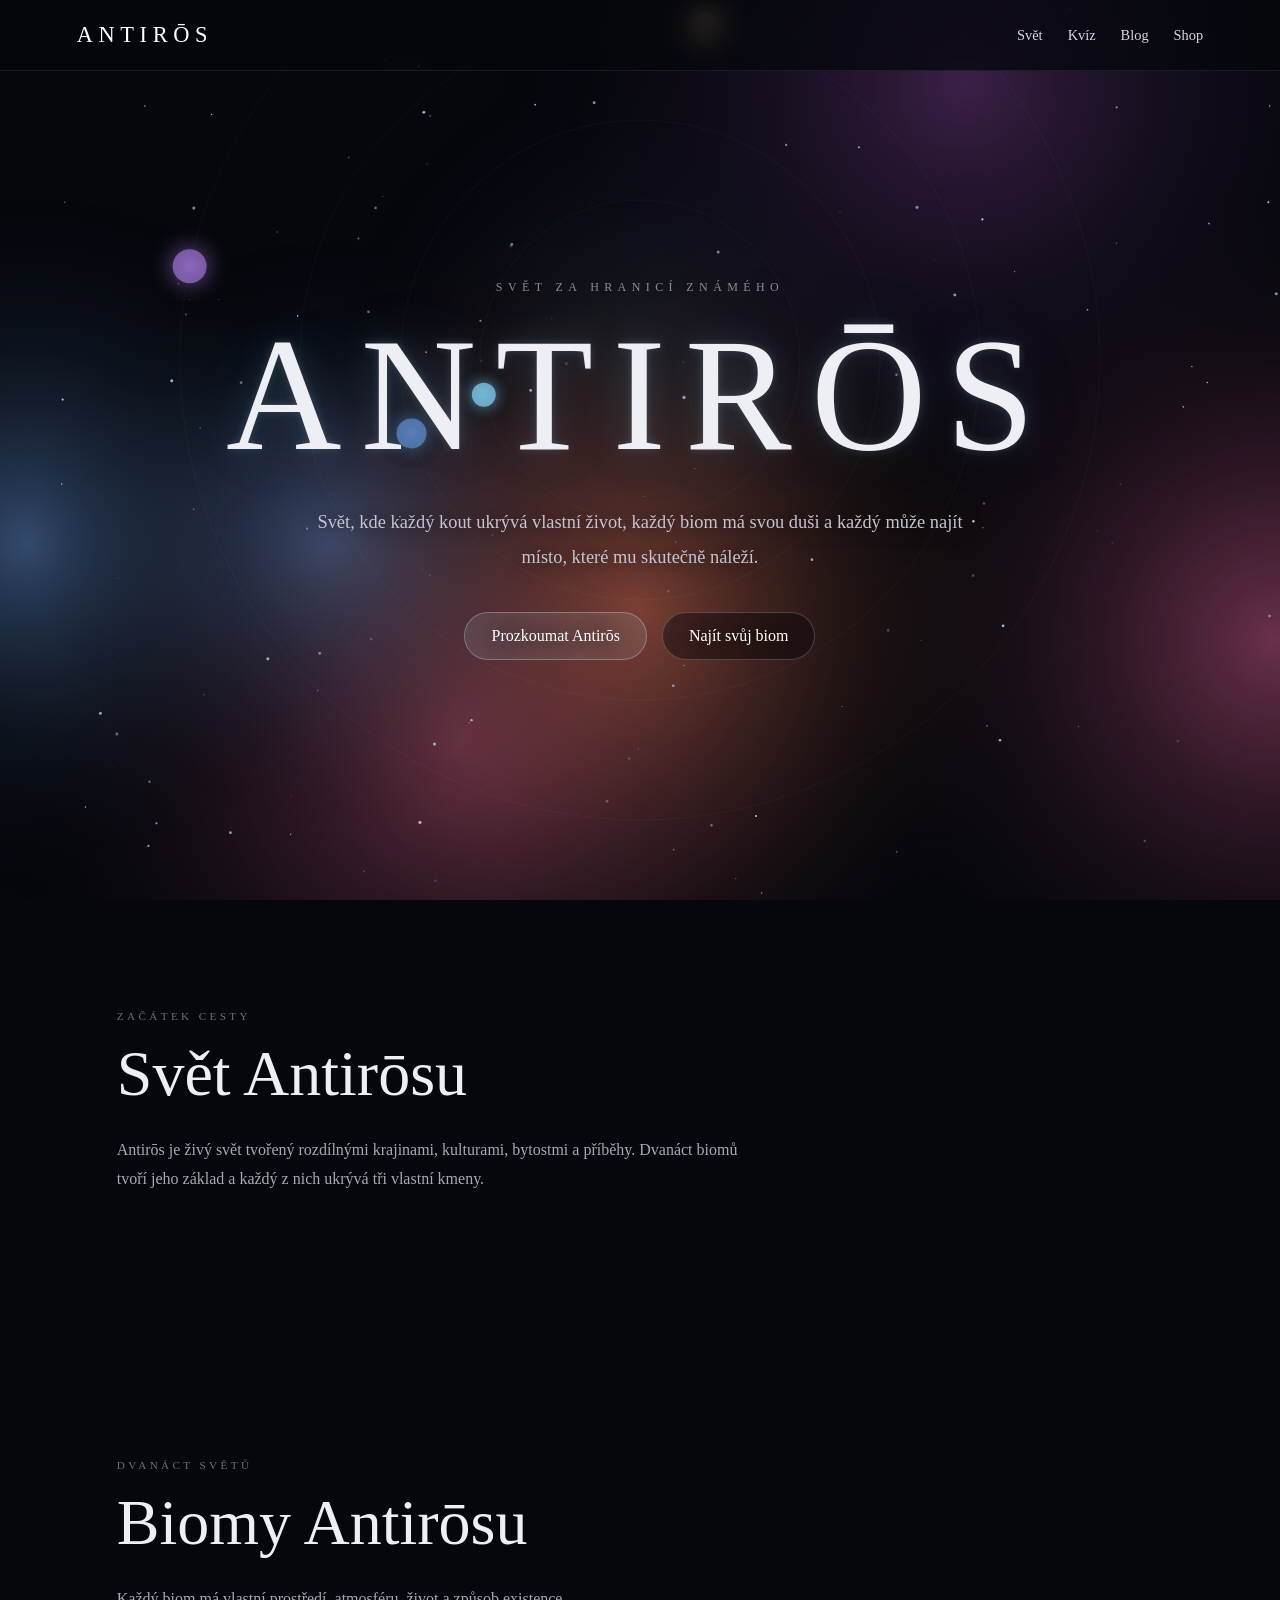
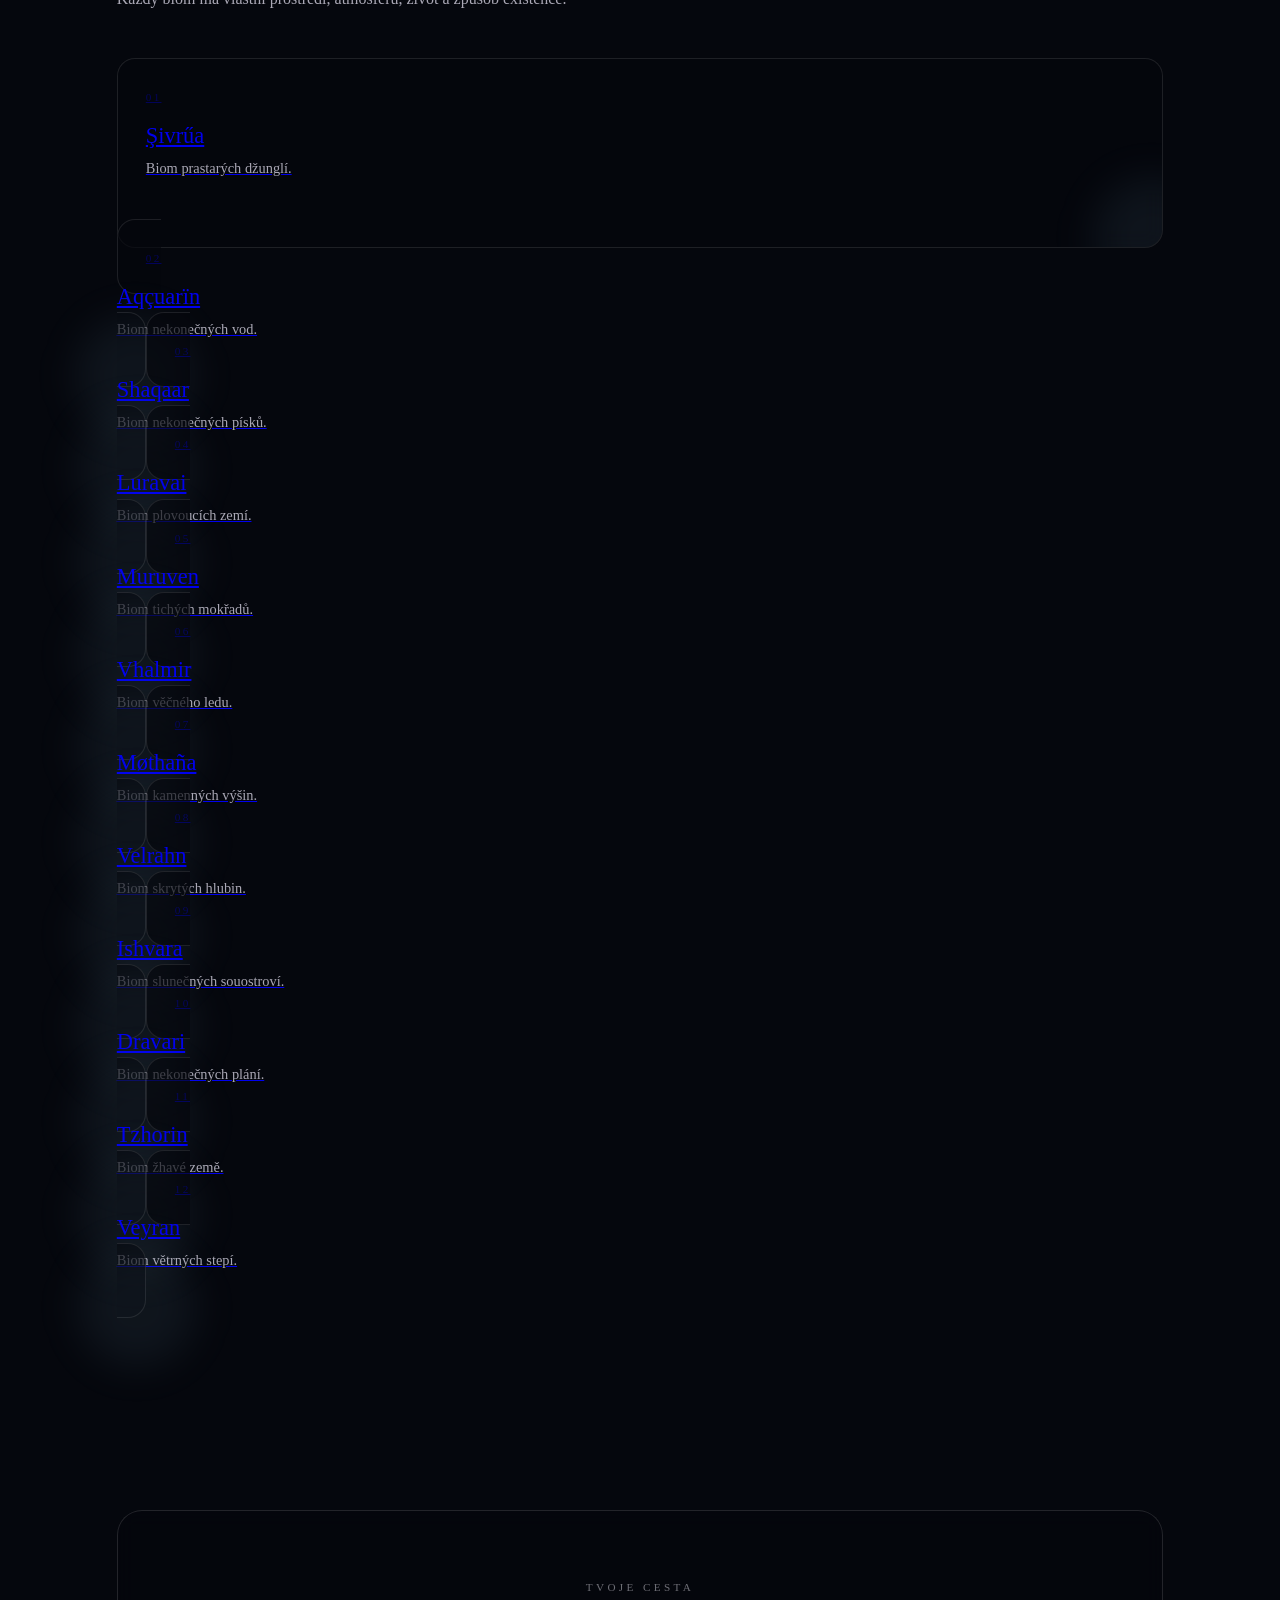
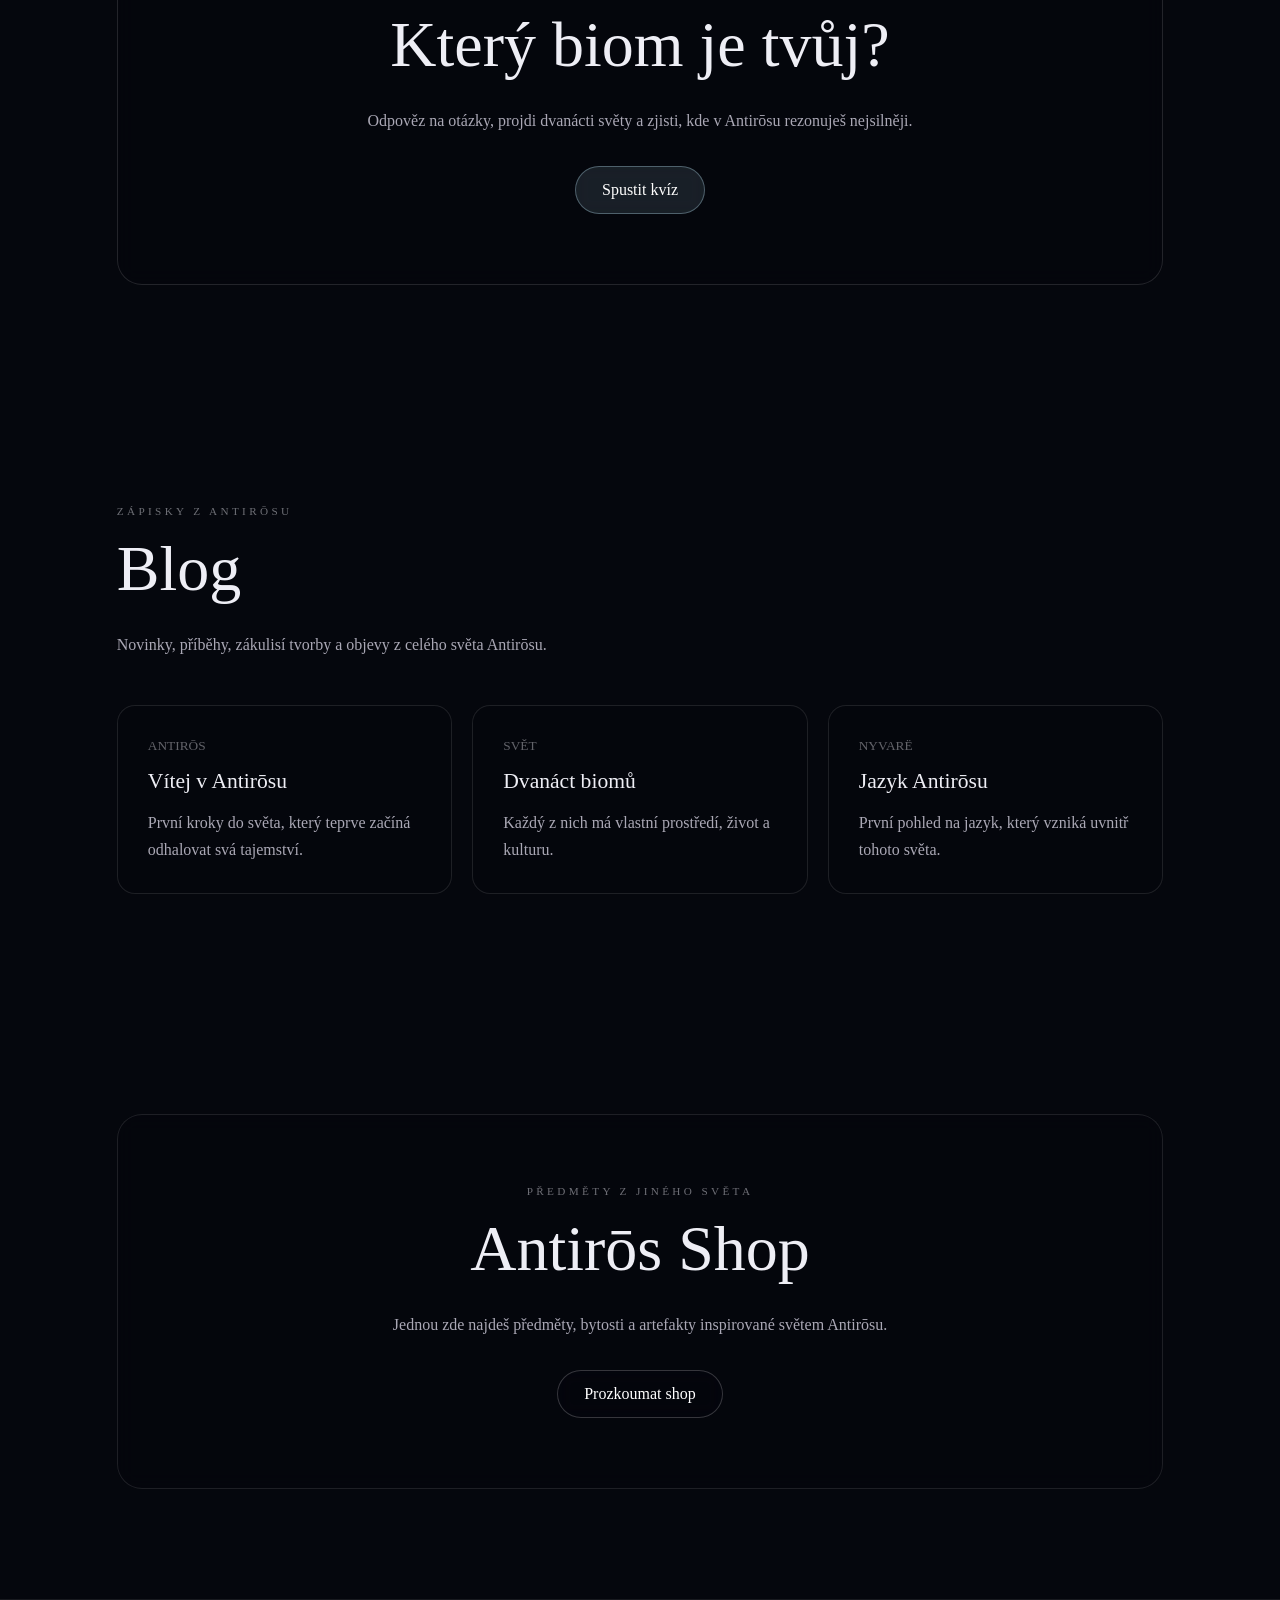
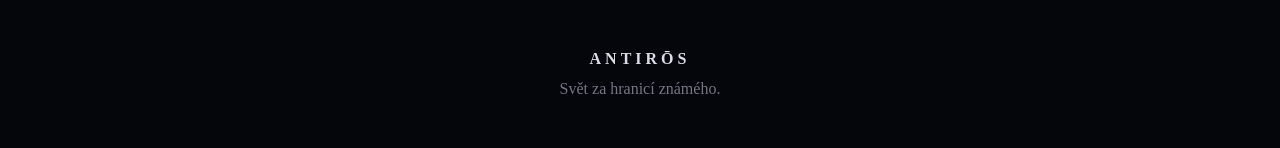
==== commit 8406db5b: "Update index.html" ====
--- a/index.html
+++ b/index.html
@@ -381,18 +381,18 @@
     <p class="section-intro">Každý biom má vlastní prostředí, atmosféru, život a způsob existence.</p>
 
     <div class="biomes">
-        <div class="biome"><span class="biome-number">01</span><h3>Şivrűa</h3><p>Biom prastarých džunglí.</p></div>
-        <div class="biome"><span class="biome-number">02</span><h3>Aqçuarïn</h3><p>Biom nekonečných vod.</p></div>
-        <div class="biome"><span class="biome-number">03</span><h3>Shaqaar</h3><p>Biom nekonečných písků.</p></div>
-        <div class="biome"><span class="biome-number">04</span><h3>Luravai</h3><p>Biom plovoucích zemí.</p></div>
-        <div class="biome"><span class="biome-number">05</span><h3>Muruven</h3><p>Biom tichých mokřadů.</p></div>
-        <div class="biome"><span class="biome-number">06</span><h3>Vhalmir</h3><p>Biom věčného ledu.</p></div>
-        <div class="biome"><span class="biome-number">07</span><h3>Møthaña</h3><p>Biom kamenných výšin.</p></div>
-        <div class="biome"><span class="biome-number">08</span><h3>Velrahn</h3><p>Biom skrytých hlubin.</p></div>
-        <div class="biome"><span class="biome-number">09</span><h3>Ishvara</h3><p>Biom slunečných souostroví.</p></div>
-        <div class="biome"><span class="biome-number">10</span><h3>Dravari</h3><p>Biom nekonečných plání.</p></div>
-        <div class="biome"><span class="biome-number">11</span><h3>Tzhorin</h3><p>Biom žhavé země.</p></div>
-        <div class="biome"><span class="biome-number">12</span><h3>Veyran</h3><p>Biom větrných stepí.</p></div>
+        <a href=sivrua.html" style="text-decoration: none: color: inherit: display: block;"<div class="biome"><span class="biome-number">01</span><h3>Şivrűa</h3><p>Biom prastarých džunglí.</p></div></a>
+        <a href=aqcuarin.html" style="text-decoration: none: color: inherit: display: block;"<div class="biome"><span class="biome-number">02</span><h3>Aqçuarïn</h3><p>Biom nekonečných vod.</p></div></a>
+        <a href=shaqaar.html" style="text-decoration: none: color: inherit: display: block;"<div class="biome"><span class="biome-number">03</span><h3>Shaqaar</h3><p>Biom nekonečných písků.</p></div></a>
+        <a href=luravai.html" style="text-decoration: none: color: inherit: display: block;"<div class="biome"><span class="biome-number">04</span><h3>Luravai</h3><p>Biom plovoucích zemí.</p></div></a>
+        <a href=muruven.html" style="text-decoration: none: color: inherit: display: block;"<div class="biome"><span class="biome-number">05</span><h3>Muruven</h3><p>Biom tichých mokřadů.</p></div></a>
+        <a href=vhalmir.html" style="text-decoration: none: color: inherit: display: block;"<div class="biome"><span class="biome-number">06</span><h3>Vhalmir</h3><p>Biom věčného ledu.</p></div></a>
+        <a href=mothana.html" style="text-decoration: none: color: inherit: display: block;"<div class="biome"><span class="biome-number">07</span><h3>Møthaña</h3><p>Biom kamenných výšin.</p></div></a>
+        <a href=velrahn.html" style="text-decoration: none: color: inherit: display: block;"<div class="biome"><span class="biome-number">08</span><h3>Velrahn</h3><p>Biom skrytých hlubin.</p></div></a>
+        <a href=ishvara.html" style="text-decoration: none: color: inherit: display: block;"<div class="biome"><span class="biome-number">09</span><h3>Ishvara</h3><p>Biom slunečných souostroví.</p></div></a>
+        <a href=dravari.html" style="text-decoration: none: color: inherit: display: block;"<div class="biome"><span class="biome-number">10</span><h3>Dravari</h3><p>Biom nekonečných plání.</p></div></a>
+        <a href=tzhorin.html" style="text-decoration: none: color: inherit: display: block;"<div class="biome"><span class="biome-number">11</span><h3>Tzhorin</h3><p>Biom žhavé země.</p></div></a>
+        <a href=veyran.html" style="text-decoration: none: color: inherit: display: block;"<div class="biome"><span class="biome-number">12</span><h3>Veyran</h3><p>Biom větrných stepí.</p></div></a>                                                           
     </div>
 </section>
 
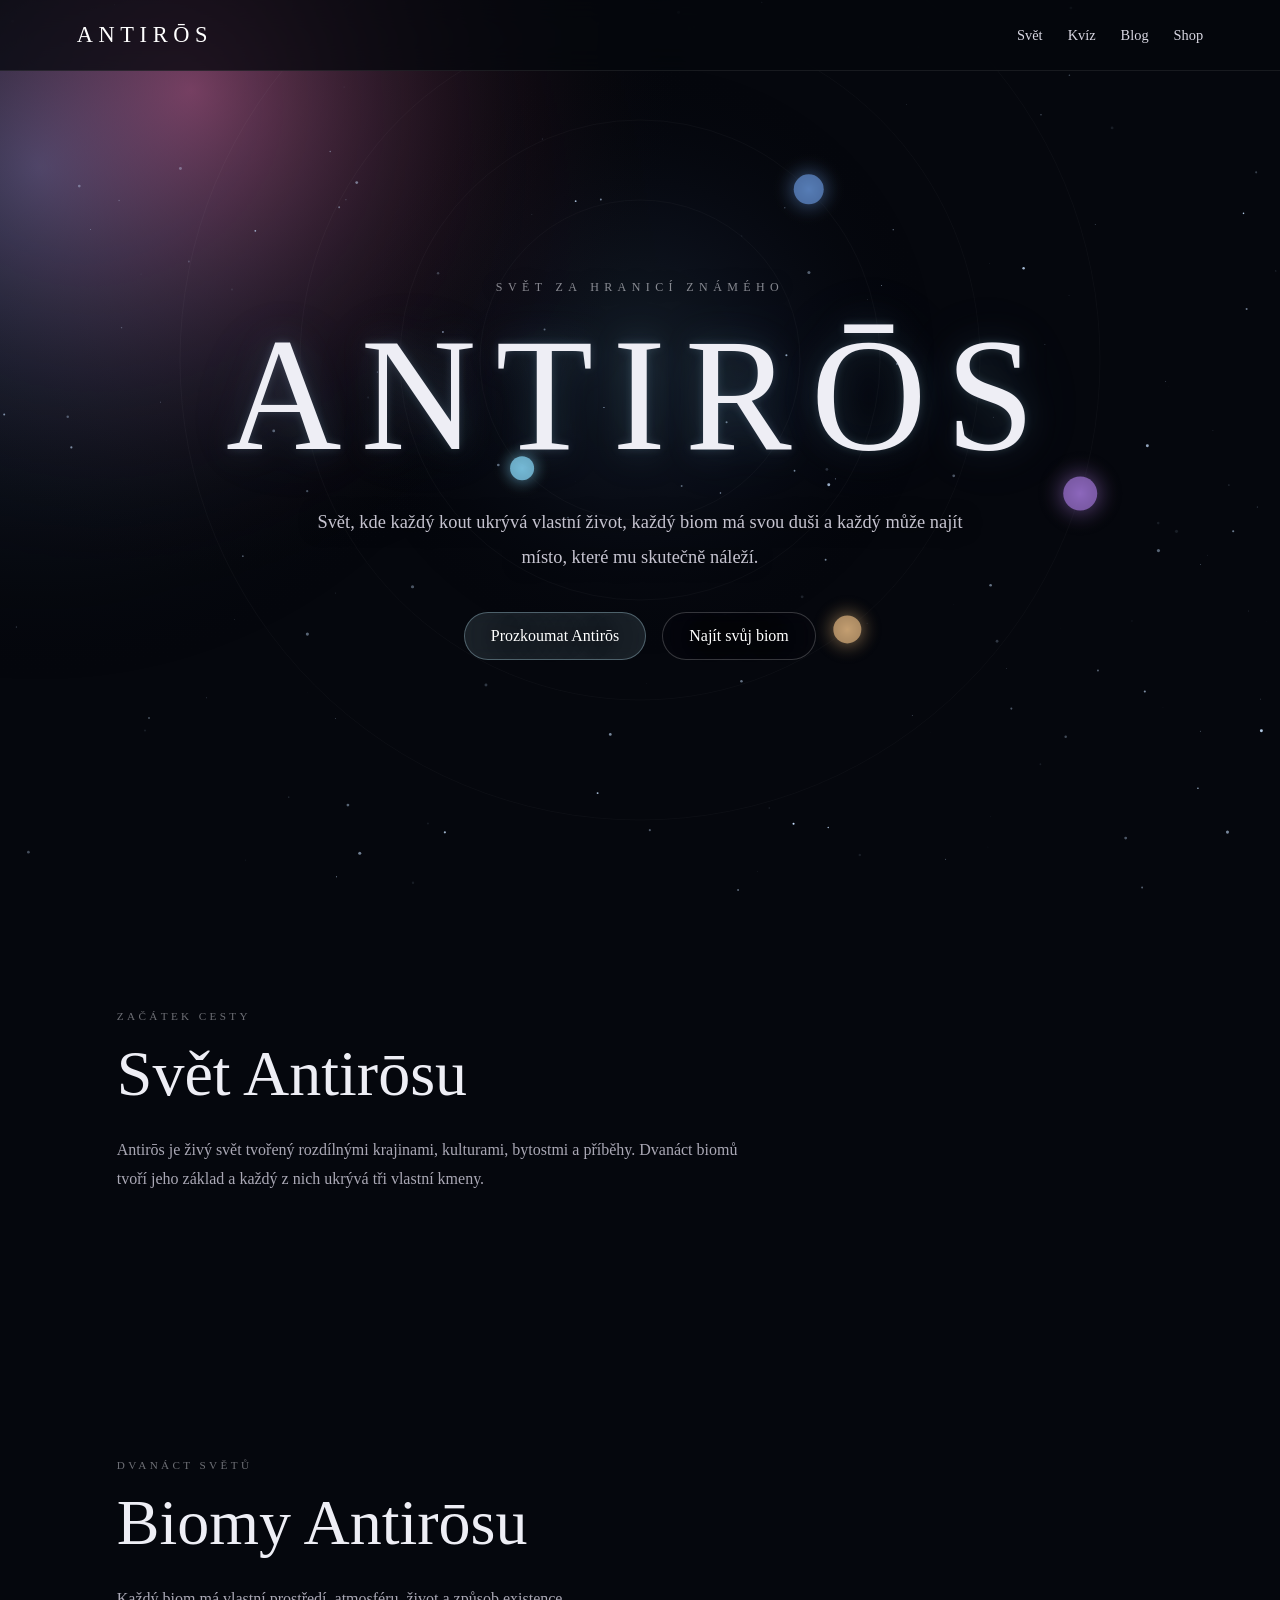
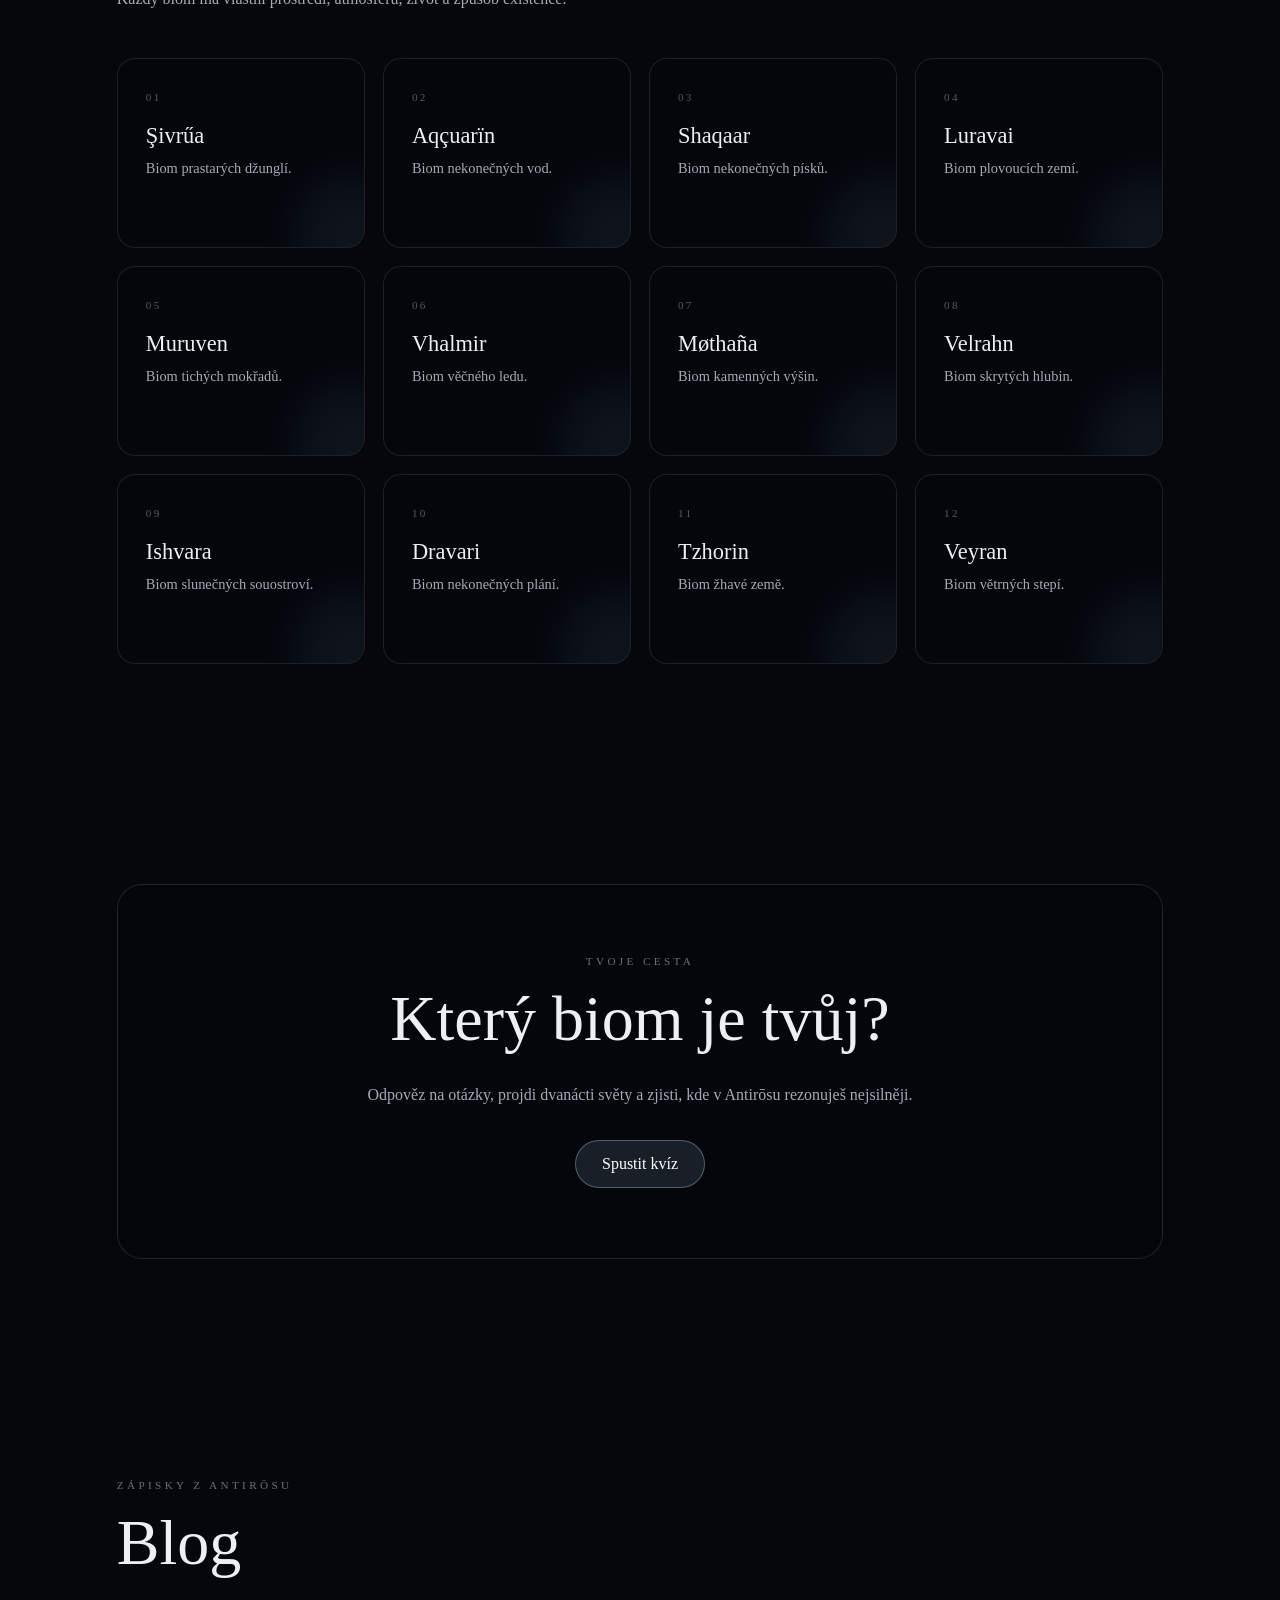
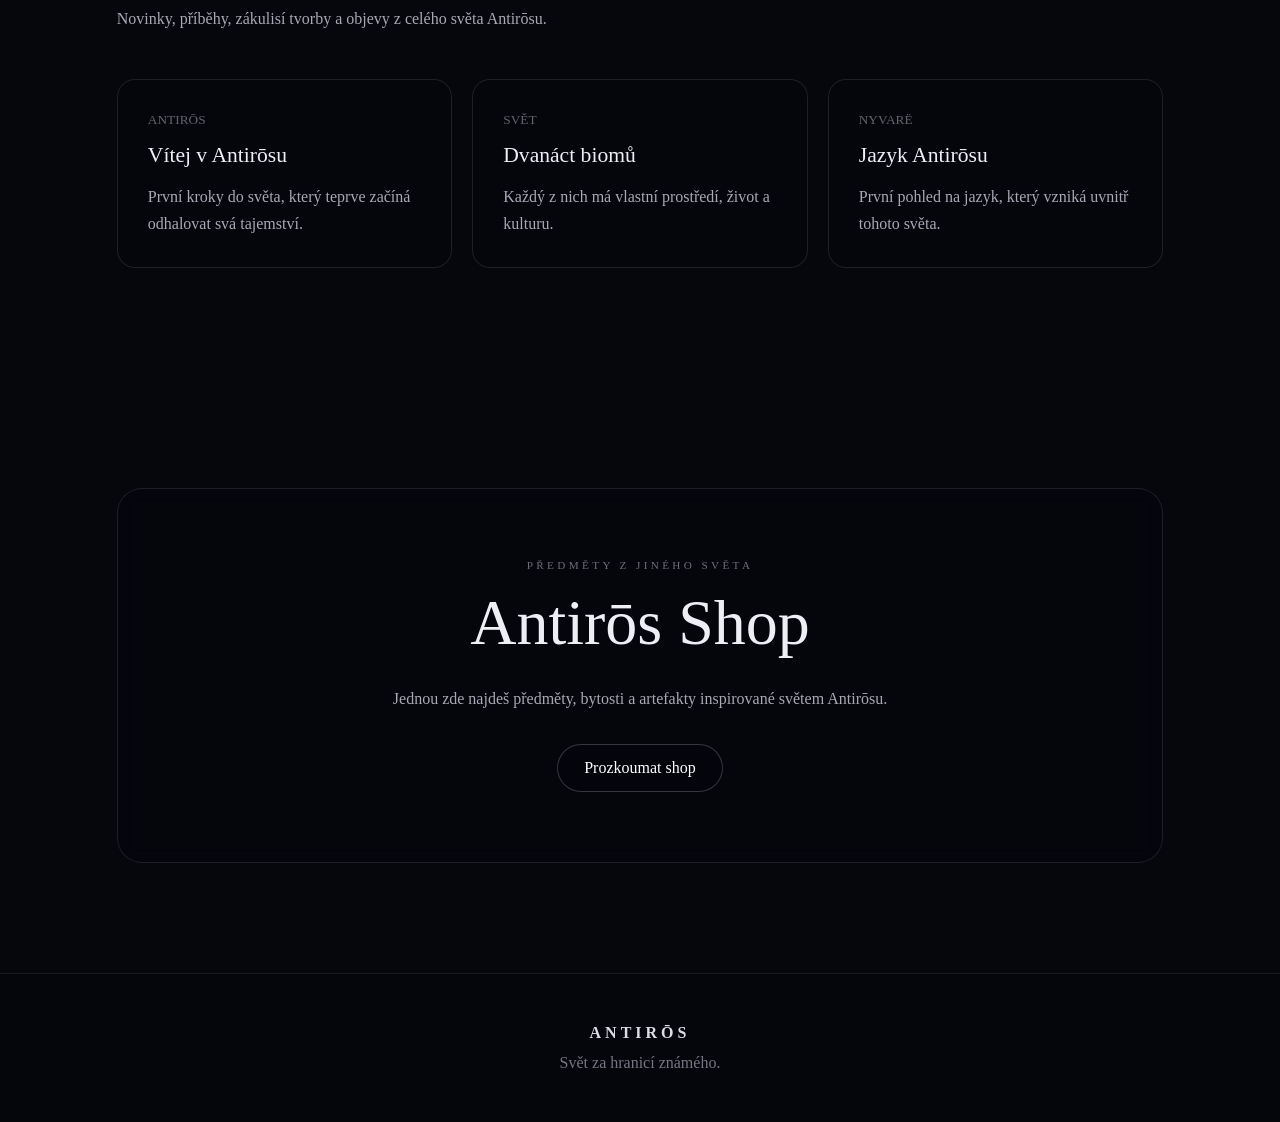
==== commit ab23774d: "Update index.html" ====
--- a/index.html
+++ b/index.html
@@ -381,18 +381,18 @@
     <p class="section-intro">Každý biom má vlastní prostředí, atmosféru, život a způsob existence.</p>
 
     <div class="biomes">
-        <a href=sivrua.html" style="text-decoration: none: color: inherit: display: block;"<div class="biome"><span class="biome-number">01</span><h3>Şivrűa</h3><p>Biom prastarých džunglí.</p></div></a>
-        <a href=aqcuarin.html" style="text-decoration: none: color: inherit: display: block;"<div class="biome"><span class="biome-number">02</span><h3>Aqçuarïn</h3><p>Biom nekonečných vod.</p></div></a>
-        <a href=shaqaar.html" style="text-decoration: none: color: inherit: display: block;"<div class="biome"><span class="biome-number">03</span><h3>Shaqaar</h3><p>Biom nekonečných písků.</p></div></a>
-        <a href=luravai.html" style="text-decoration: none: color: inherit: display: block;"<div class="biome"><span class="biome-number">04</span><h3>Luravai</h3><p>Biom plovoucích zemí.</p></div></a>
-        <a href=muruven.html" style="text-decoration: none: color: inherit: display: block;"<div class="biome"><span class="biome-number">05</span><h3>Muruven</h3><p>Biom tichých mokřadů.</p></div></a>
-        <a href=vhalmir.html" style="text-decoration: none: color: inherit: display: block;"<div class="biome"><span class="biome-number">06</span><h3>Vhalmir</h3><p>Biom věčného ledu.</p></div></a>
-        <a href=mothana.html" style="text-decoration: none: color: inherit: display: block;"<div class="biome"><span class="biome-number">07</span><h3>Møthaña</h3><p>Biom kamenných výšin.</p></div></a>
-        <a href=velrahn.html" style="text-decoration: none: color: inherit: display: block;"<div class="biome"><span class="biome-number">08</span><h3>Velrahn</h3><p>Biom skrytých hlubin.</p></div></a>
-        <a href=ishvara.html" style="text-decoration: none: color: inherit: display: block;"<div class="biome"><span class="biome-number">09</span><h3>Ishvara</h3><p>Biom slunečných souostroví.</p></div></a>
-        <a href=dravari.html" style="text-decoration: none: color: inherit: display: block;"<div class="biome"><span class="biome-number">10</span><h3>Dravari</h3><p>Biom nekonečných plání.</p></div></a>
-        <a href=tzhorin.html" style="text-decoration: none: color: inherit: display: block;"<div class="biome"><span class="biome-number">11</span><h3>Tzhorin</h3><p>Biom žhavé země.</p></div></a>
-        <a href=veyran.html" style="text-decoration: none: color: inherit: display: block;"<div class="biome"><span class="biome-number">12</span><h3>Veyran</h3><p>Biom větrných stepí.</p></div></a>                                                           
+        <div class="biome"><span class="biome-number">01</span><h3>Şivrűa</h3><p>Biom prastarých džunglí.</p></div>
+        <div class="biome"><span class="biome-number">02</span><h3>Aqçuarïn</h3><p>Biom nekonečných vod.</p></div>
+        <div class="biome"><span class="biome-number">03</span><h3>Shaqaar</h3><p>Biom nekonečných písků.</p></div>
+        <div class="biome"><span class="biome-number">04</span><h3>Luravai</h3><p>Biom plovoucích zemí.</p></div>
+        <div class="biome"><span class="biome-number">05</span><h3>Muruven</h3><p>Biom tichých mokřadů.</p></div>
+        <div class="biome"><span class="biome-number">06</span><h3>Vhalmir</h3><p>Biom věčného ledu.</p></div>
+        <div class="biome"><span class="biome-number">07</span><h3>Møthaña</h3><p>Biom kamenných výšin.</p></div>
+        <div class="biome"><span class="biome-number">08</span><h3>Velrahn</h3><p>Biom skrytých hlubin.</p></div>
+        <div class="biome"><span class="biome-number">09</span><h3>Ishvara</h3><p>Biom slunečných souostroví.</p></div>
+        <div class="biome"><span class="biome-number">10</span><h3>Dravari</h3><p>Biom nekonečných plání.</p></div>
+        <div class="biome"><span class="biome-number">11</span><h3>Tzhorin</h3><p>Biom žhavé země.</p></div>
+        <div class="biome"><span class="biome-number">12</span><h3>Veyran</h3><p>Biom větrných stepí.</p></div>                                                           
     </div>
 </section>
 
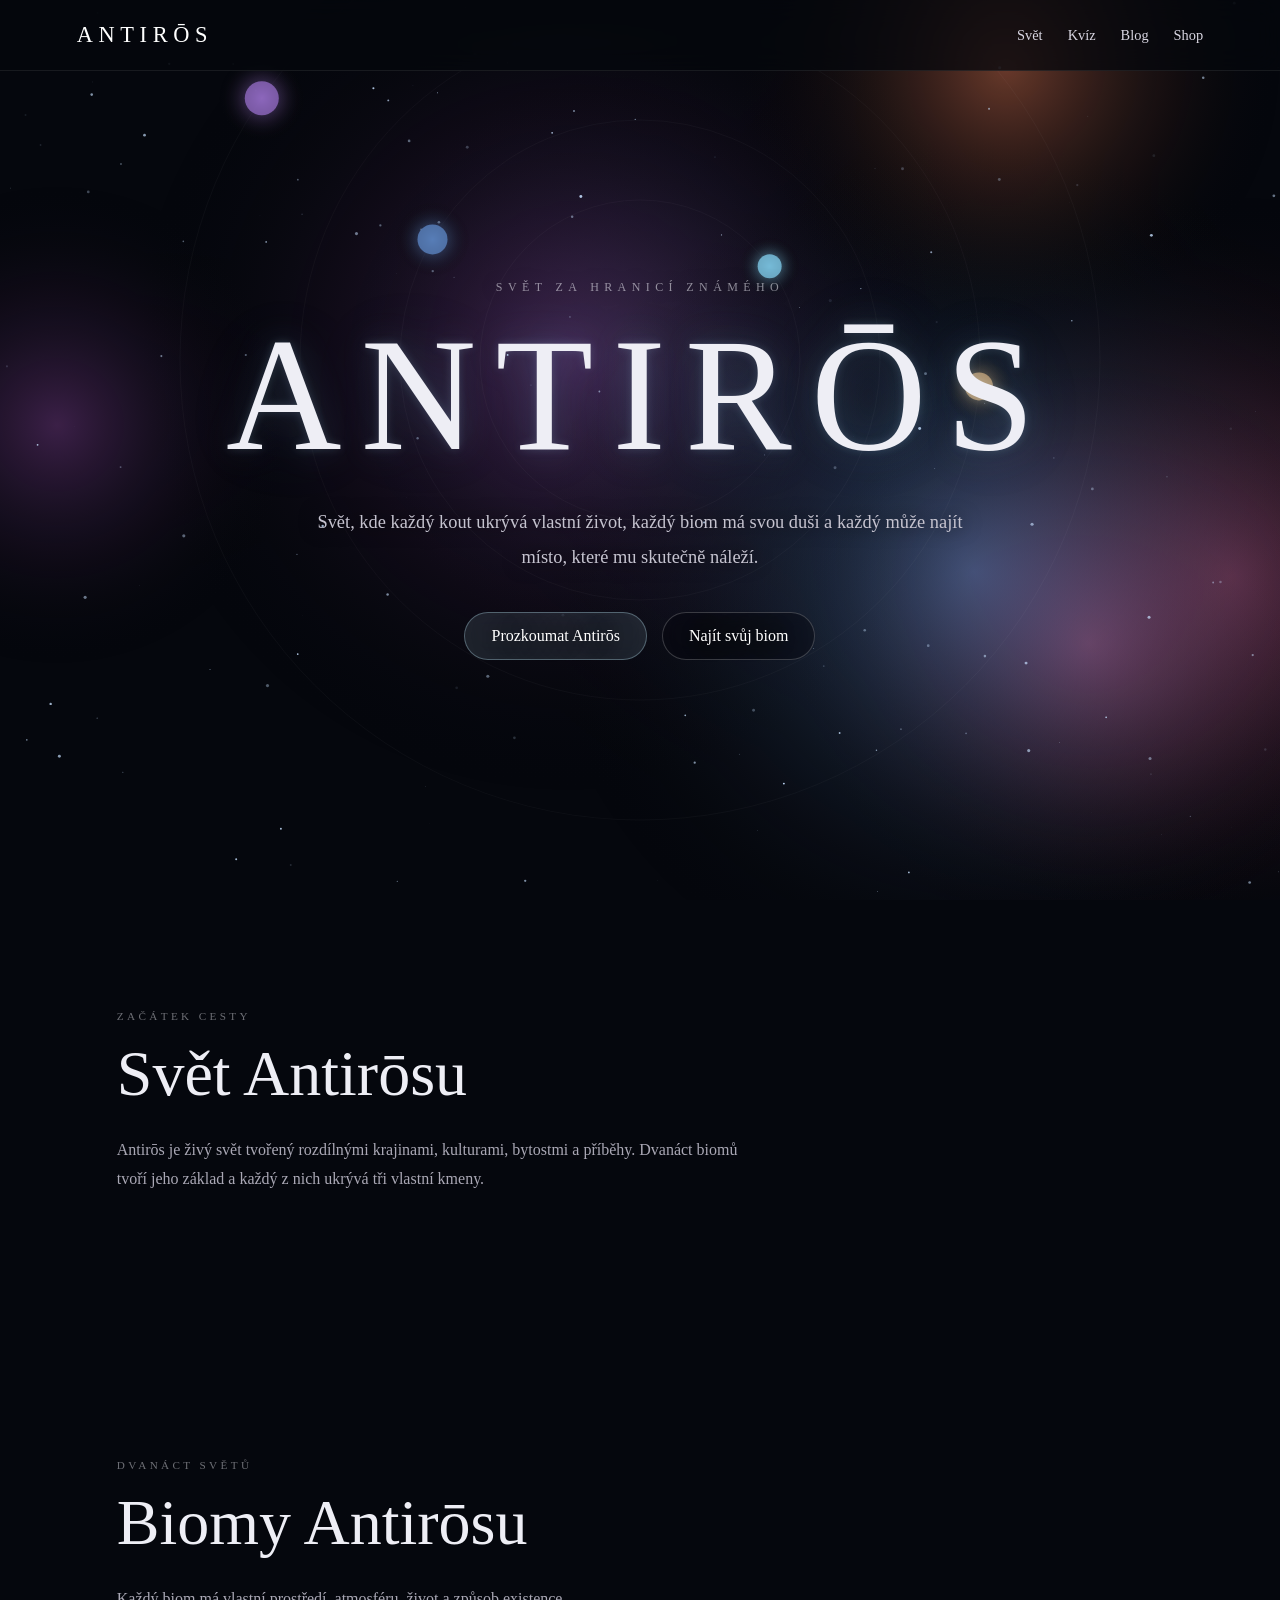
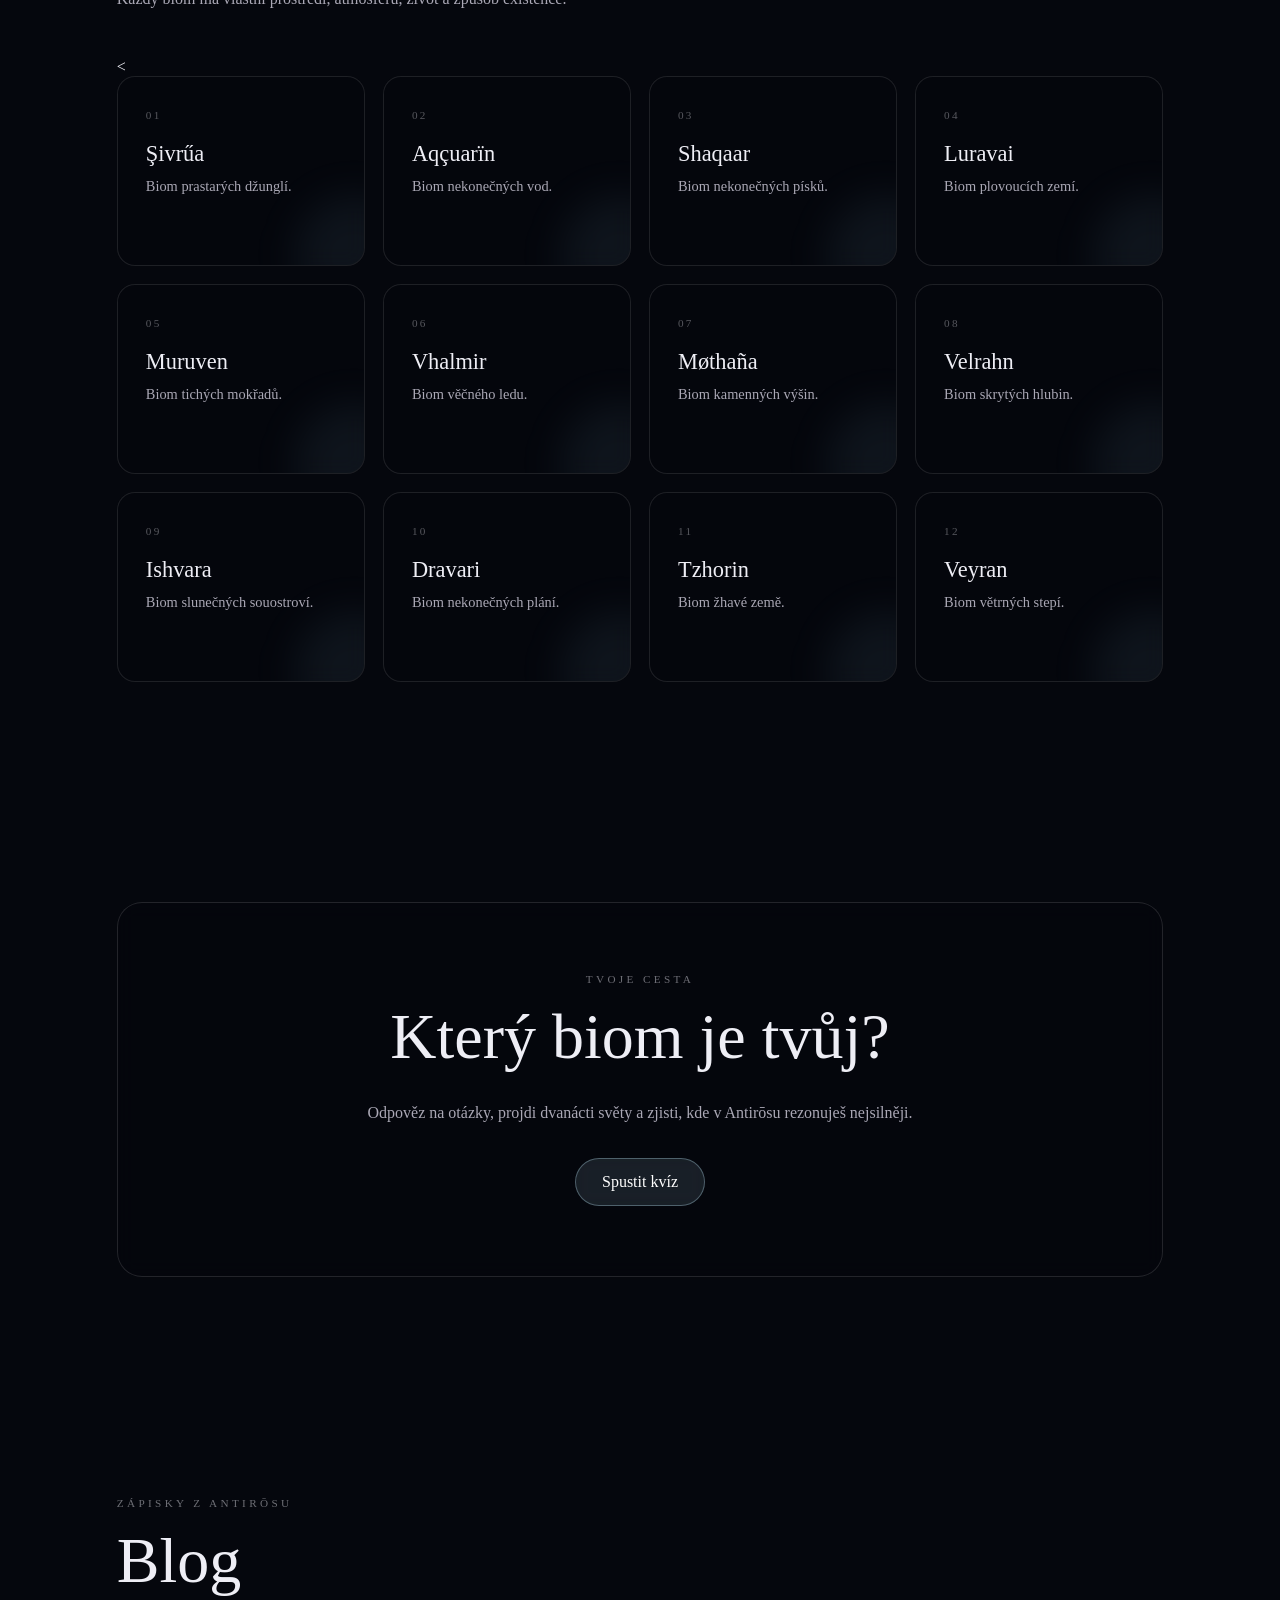
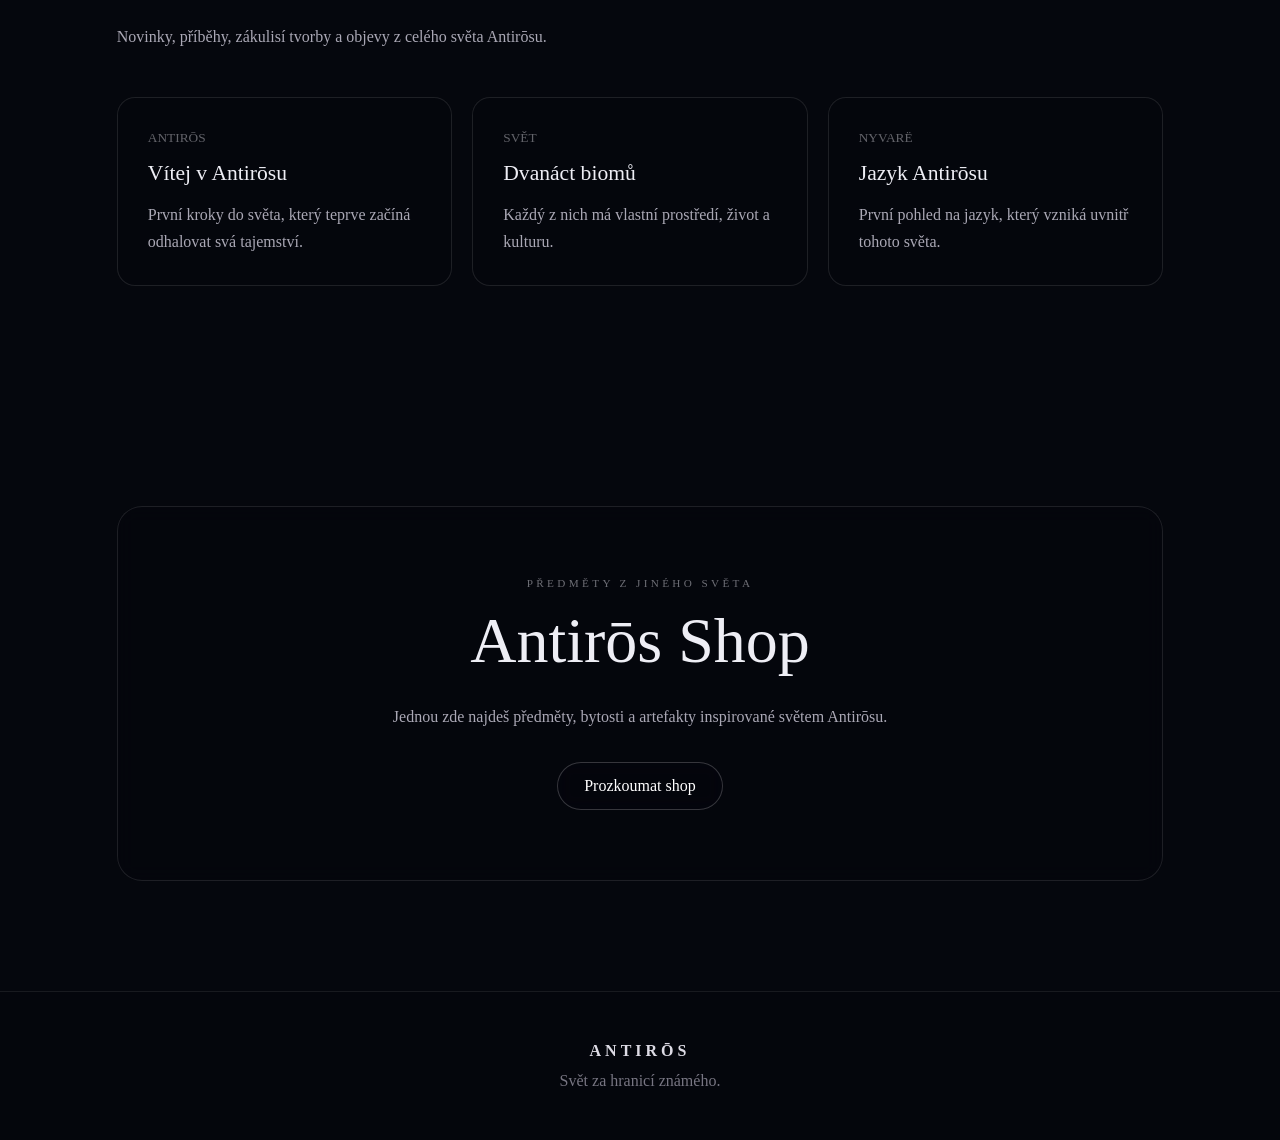
==== commit d0009ee9: "Update index.html" ====
--- a/index.html
+++ b/index.html
@@ -380,20 +380,21 @@
     <h2>Biomy Antirōsu</h2>
     <p class="section-intro">Každý biom má vlastní prostředí, atmosféru, život a způsob existence.</p>
 
-    <div class="biomes">
-        <div class="biome"><span class="biome-number">01</span><h3>Şivrűa</h3><p>Biom prastarých džunglí.</p></div>
-        <div class="biome"><span class="biome-number">02</span><h3>Aqçuarïn</h3><p>Biom nekonečných vod.</p></div>
-        <div class="biome"><span class="biome-number">03</span><h3>Shaqaar</h3><p>Biom nekonečných písků.</p></div>
-        <div class="biome"><span class="biome-number">04</span><h3>Luravai</h3><p>Biom plovoucích zemí.</p></div>
-        <div class="biome"><span class="biome-number">05</span><h3>Muruven</h3><p>Biom tichých mokřadů.</p></div>
-        <div class="biome"><span class="biome-number">06</span><h3>Vhalmir</h3><p>Biom věčného ledu.</p></div>
-        <div class="biome"><span class="biome-number">07</span><h3>Møthaña</h3><p>Biom kamenných výšin.</p></div>
-        <div class="biome"><span class="biome-number">08</span><h3>Velrahn</h3><p>Biom skrytých hlubin.</p></div>
-        <div class="biome"><span class="biome-number">09</span><h3>Ishvara</h3><p>Biom slunečných souostroví.</p></div>
-        <div class="biome"><span class="biome-number">10</span><h3>Dravari</h3><p>Biom nekonečných plání.</p></div>
-        <div class="biome"><span class="biome-number">11</span><h3>Tzhorin</h3><p>Biom žhavé země.</p></div>
-        <div class="biome"><span class="biome-number">12</span><h3>Veyran</h3><p>Biom větrných stepí.</p></div>                                                           
-    </div>
+    <<div class="biomes">
+    <div class="biome" onclick="location.href='sivrua.html'"><span class="biome-number">01</span><h3>Şivrűa</h3><p>Biom prastarých džunglí.</p></div>
+    <div class="biome" onclick="location.href='aqcuarin.html'"><span class="biome-number">02</span><h3>Aqçuarïn</h3><p>Biom nekonečných vod.</p></div>
+    <div class="biome" onclick="location.href='shaqaar.html'"><span class="biome-number">03</span><h3>Shaqaar</h3><p>Biom nekonečných písků.</p></div>
+    <div class="biome" onclick="location.href='luravai.html'"><span class="biome-number">04</span><h3>Luravai</h3><p>Biom plovoucích zemí.</p></div>
+    <div class="biome" onclick="location.href='muruven.html'"><span class="biome-number">05</span><h3>Muruven</h3><p>Biom tichých mokřadů.</p></div>
+    <div class="biome" onclick="location.href='vhalmir.html'"><span class="biome-number">06</span><h3>Vhalmir</h3><p>Biom věčného ledu.</p></div>
+    <div class="biome" onclick="location.href='mothana.html'"><span class="biome-number">07</span><h3>Møthaña</h3><p>Biom kamenných výšin.</p></div>
+    <div class="biome" onclick="location.href='velrahn.html'"><span class="biome-number">08</span><h3>Velrahn</h3><p>Biom skrytých hlubin.</p></div>
+    <div class="biome" onclick="location.href='ishvara.html'"><span class="biome-number">09</span><h3>Ishvara</h3><p>Biom slunečných souostroví.</p></div>
+    <div class="biome" onclick="location.href='dravari.html'"><span class="biome-number">10</span><h3>Dravari</h3><p>Biom nekonečných plání.</p></div>
+    <div class="biome" onclick="location.href='tzhorin.html'"><span class="biome-number">11</span><h3>Tzhorin</h3><p>Biom žhavé země.</p></div>
+    <div class="biome" onclick="location.href='veyran.html'"><span class="biome-number">12</span><h3>Veyran</h3><p>Biom větrných stepí.</p></div>
+</div>
+        
 </section>
 
 <!-- Kvíz -->
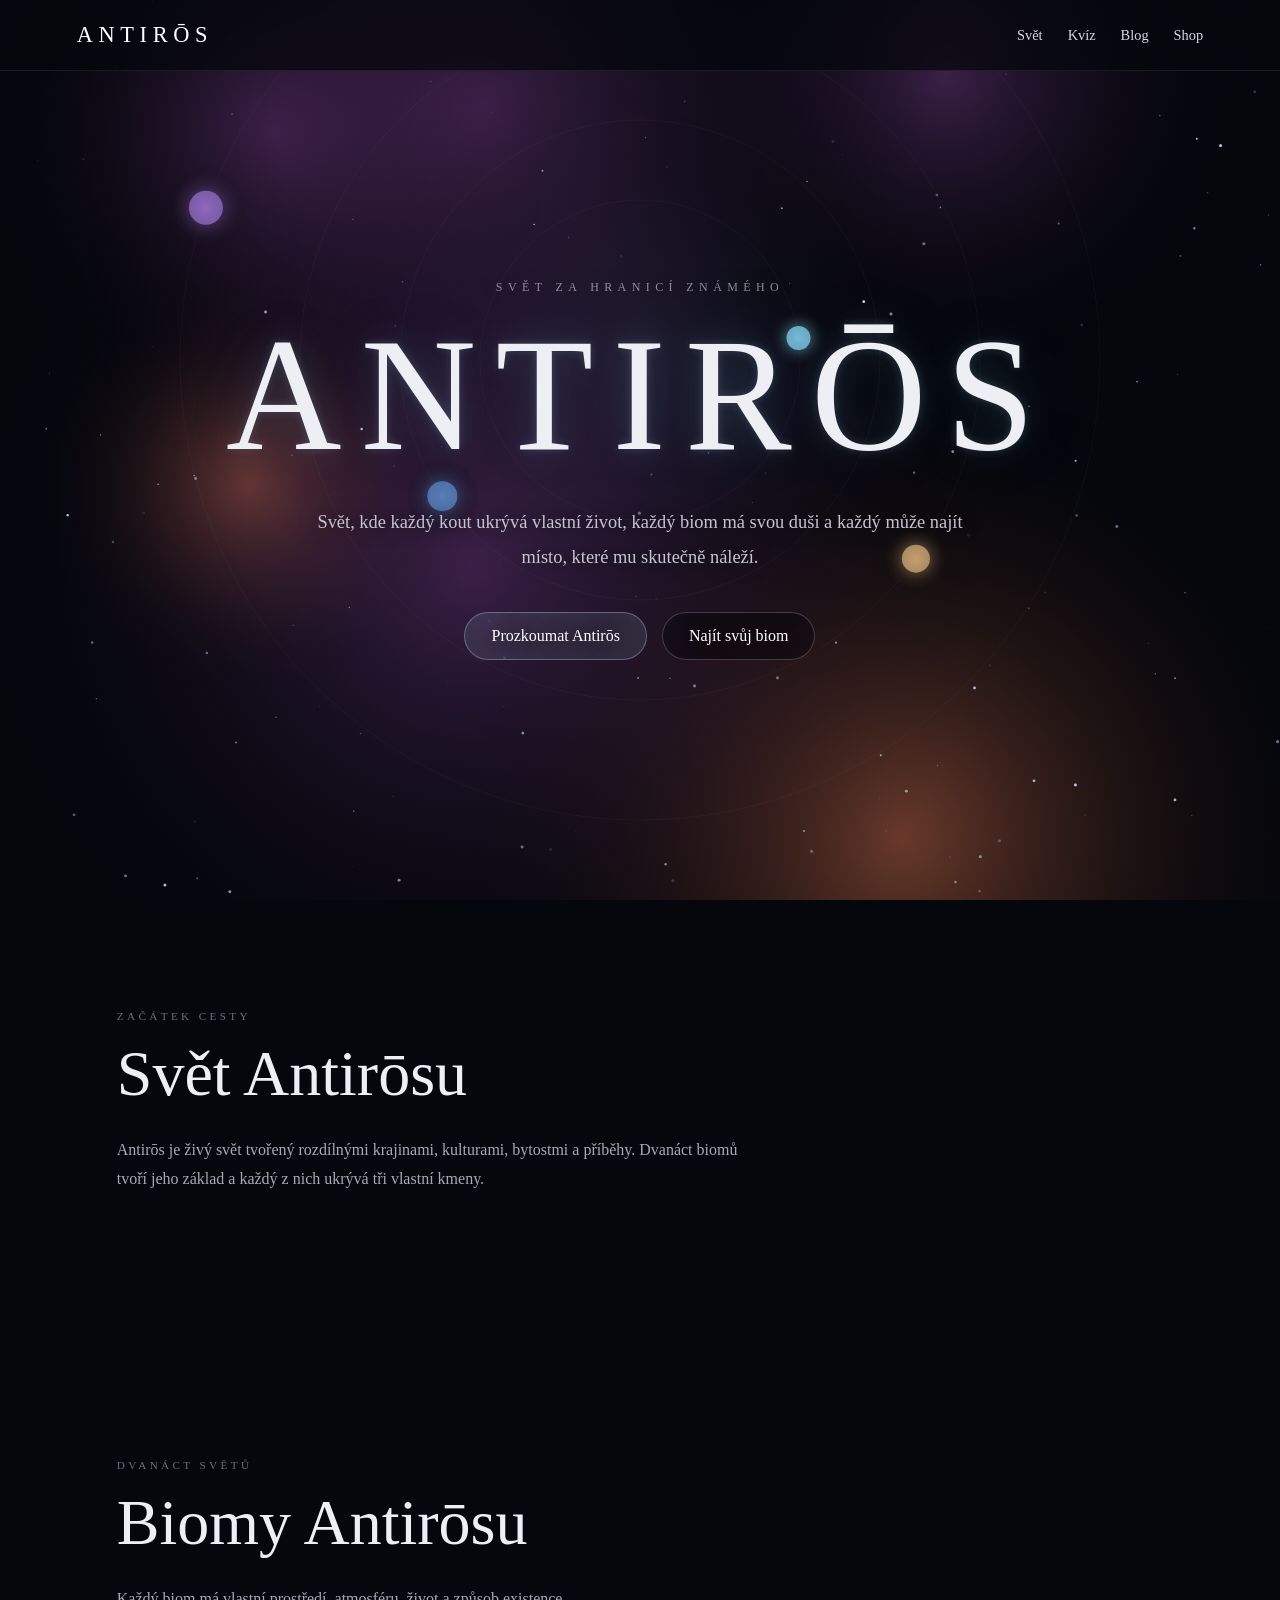
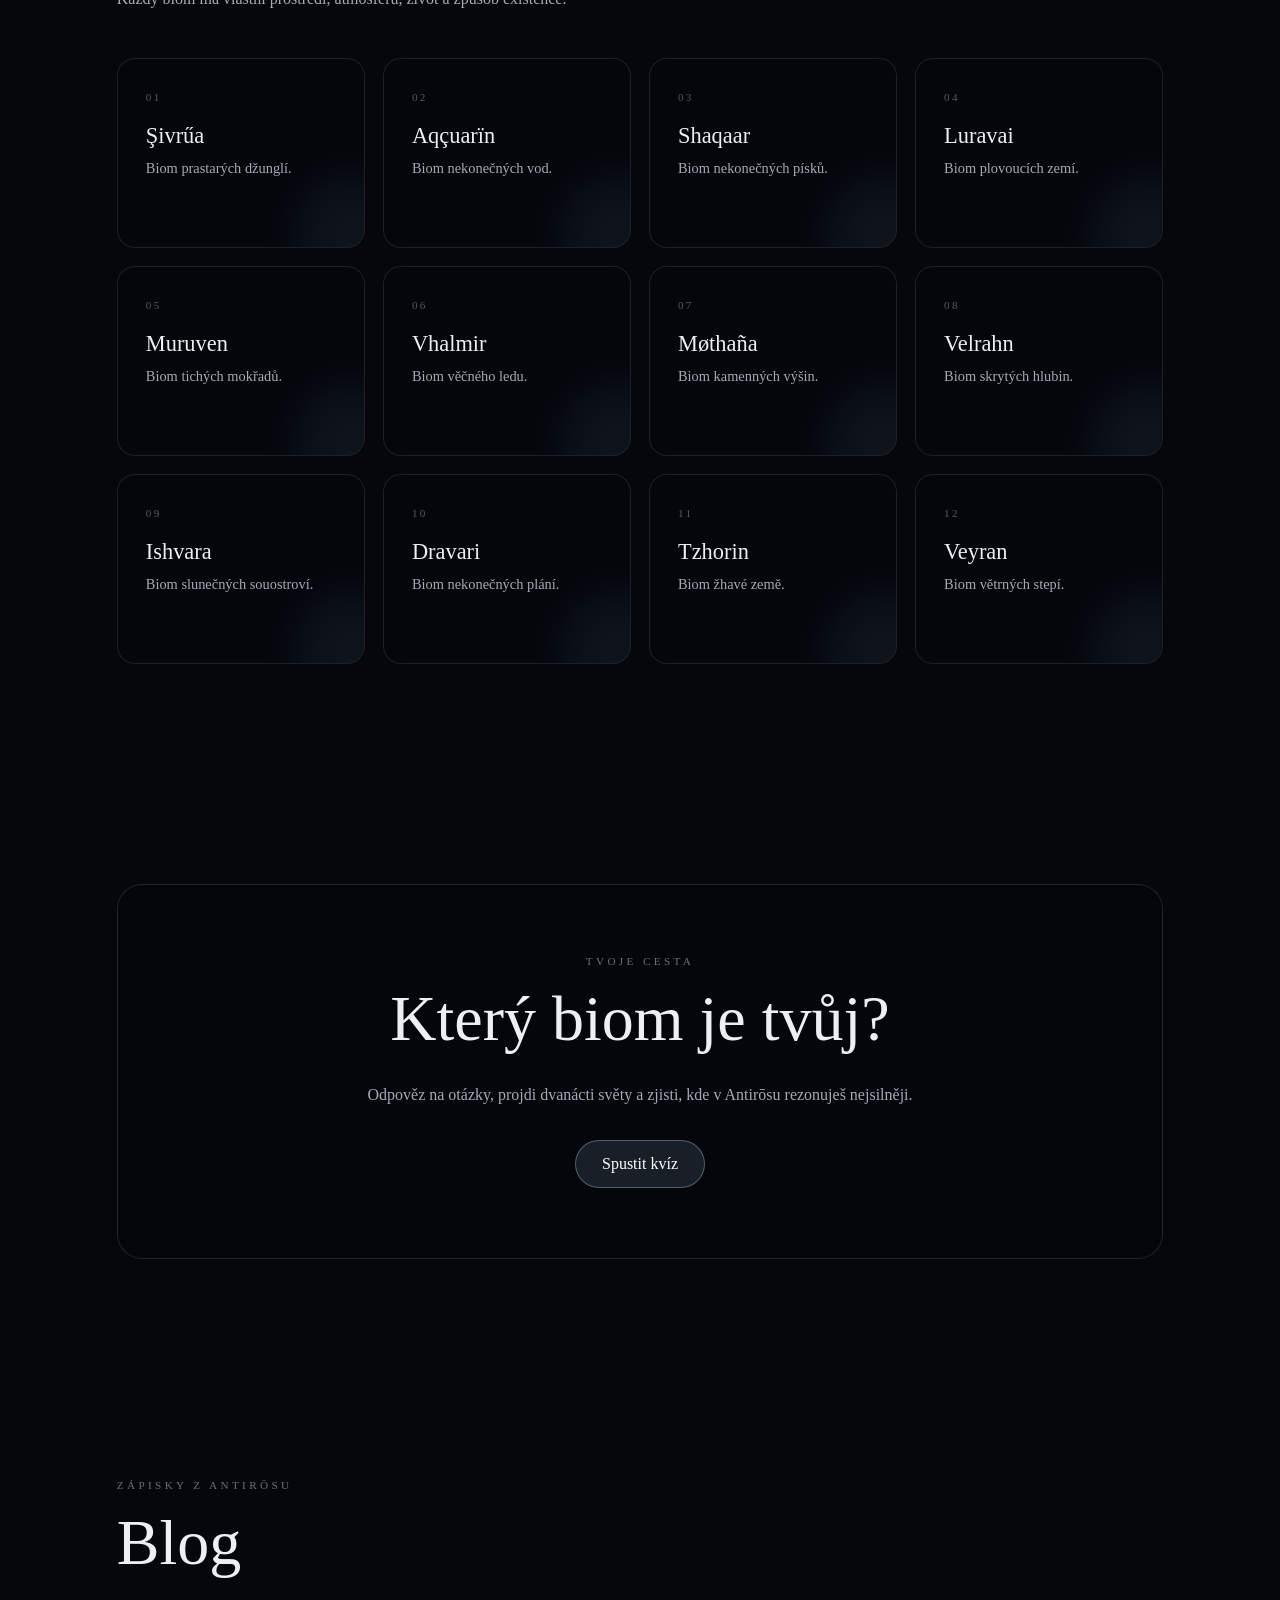
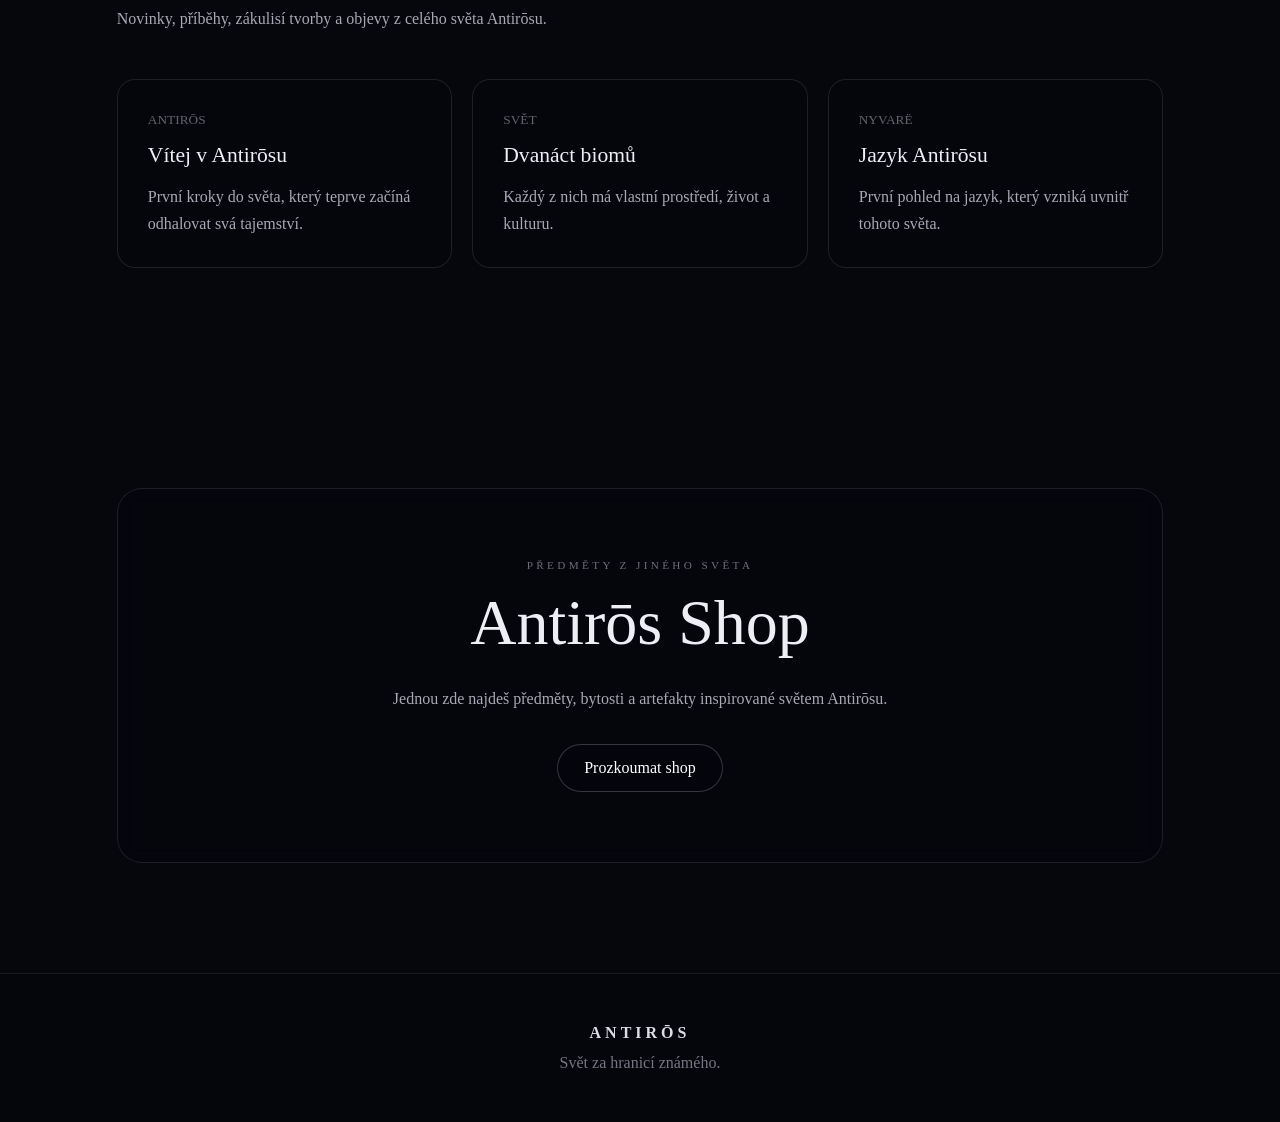
==== commit 499d2ac4: "Update index.html" ====
--- a/index.html
+++ b/index.html
@@ -380,7 +380,7 @@
     <h2>Biomy Antirōsu</h2>
     <p class="section-intro">Každý biom má vlastní prostředí, atmosféru, život a způsob existence.</p>
 
-    <<div class="biomes">
+    <div class="biomes">
     <div class="biome" onclick="location.href='sivrua.html'"><span class="biome-number">01</span><h3>Şivrűa</h3><p>Biom prastarých džunglí.</p></div>
     <div class="biome" onclick="location.href='aqcuarin.html'"><span class="biome-number">02</span><h3>Aqçuarïn</h3><p>Biom nekonečných vod.</p></div>
     <div class="biome" onclick="location.href='shaqaar.html'"><span class="biome-number">03</span><h3>Shaqaar</h3><p>Biom nekonečných písků.</p></div>
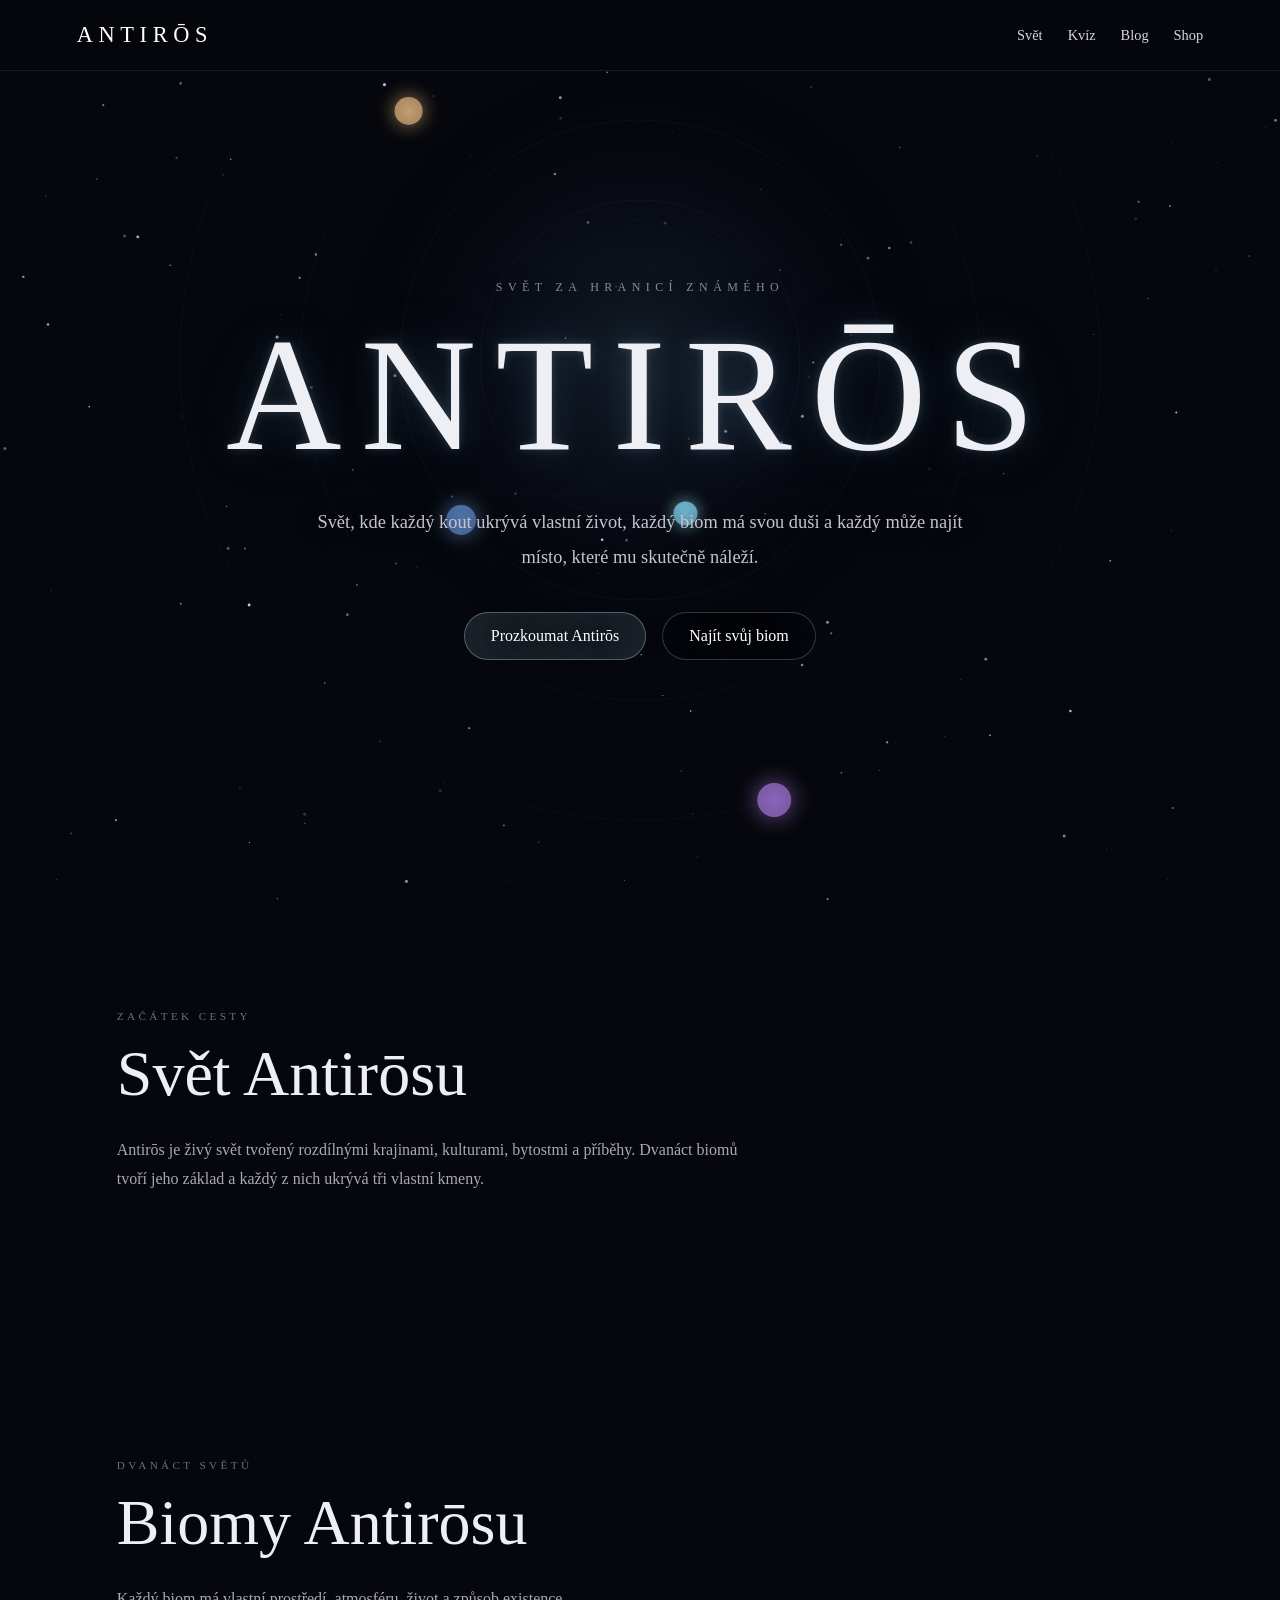
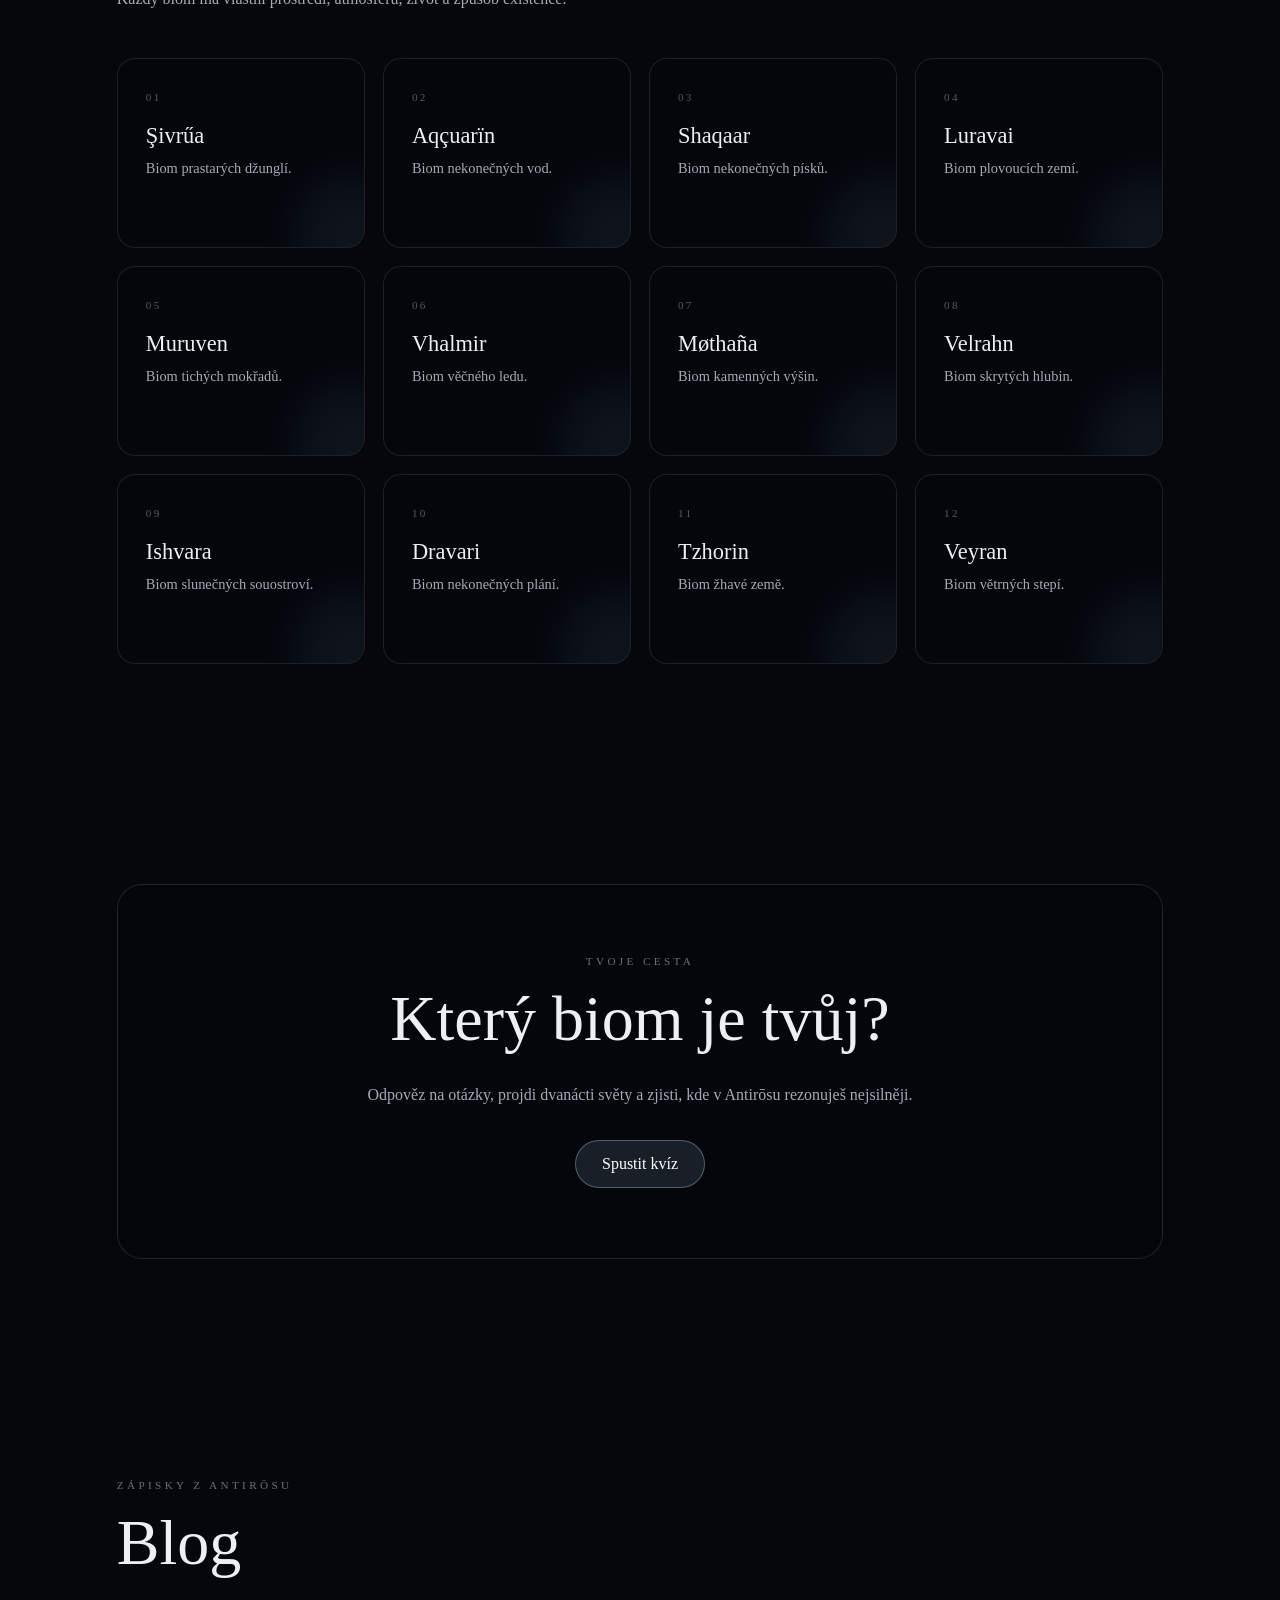
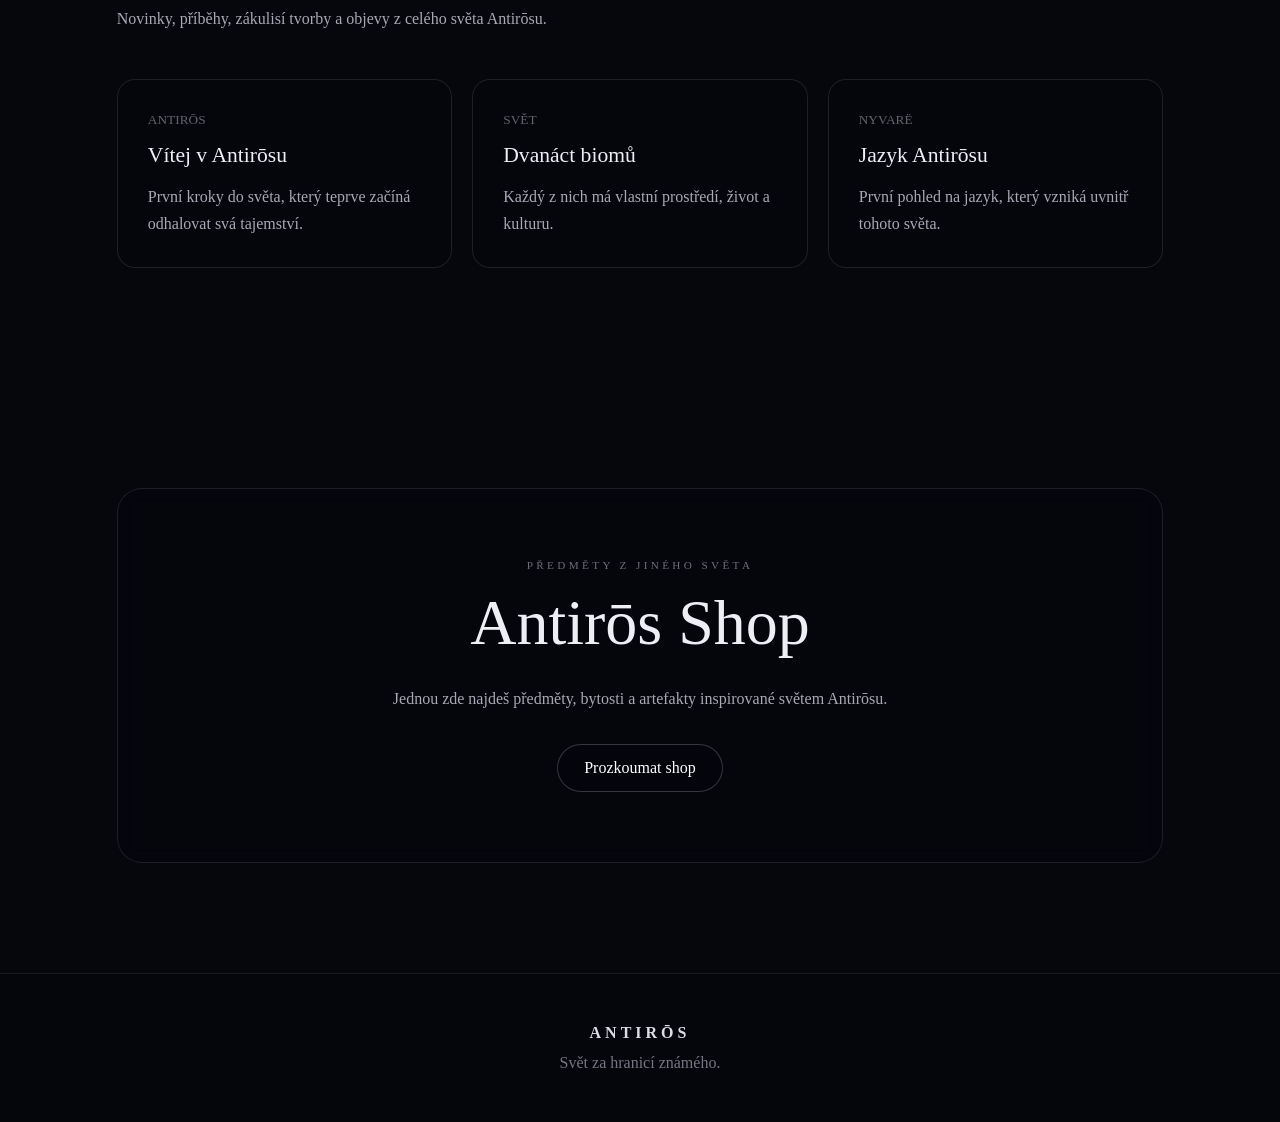
==== commit 63cf6dbe: "Update index.html" ====
--- a/index.html
+++ b/index.html
@@ -338,7 +338,7 @@
 <nav>
     <a href="#" class="nav-logo">ANTIRŌS</a>
     <ul class="nav-links">
-        <li><a href="svet.html">Svět</a></li>
+        <li><a href="index.html">Svět</a></li>
         <li><a href="kviz.html">Kvíz</a></li>
         <li><a href="blog.html">Blog</a></li>
         <li><a href="shop.html">Shop</a></li>
